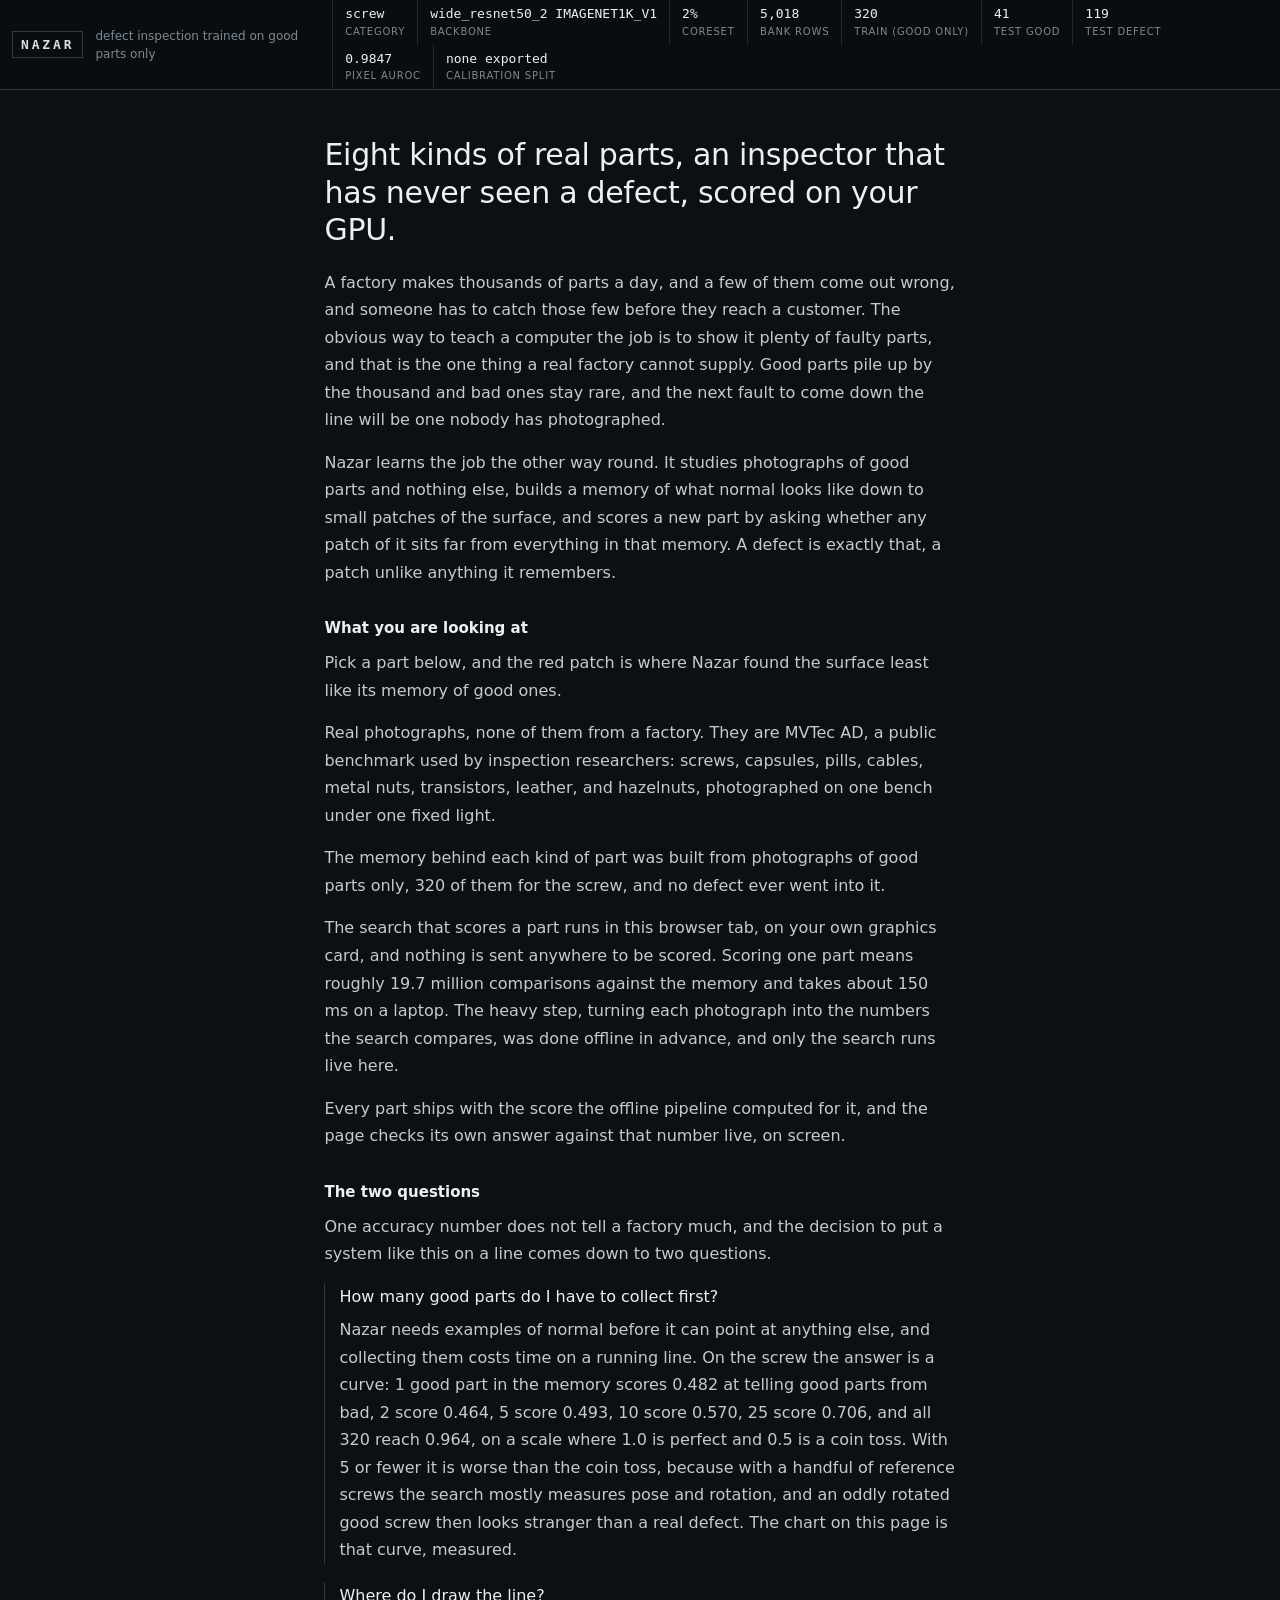
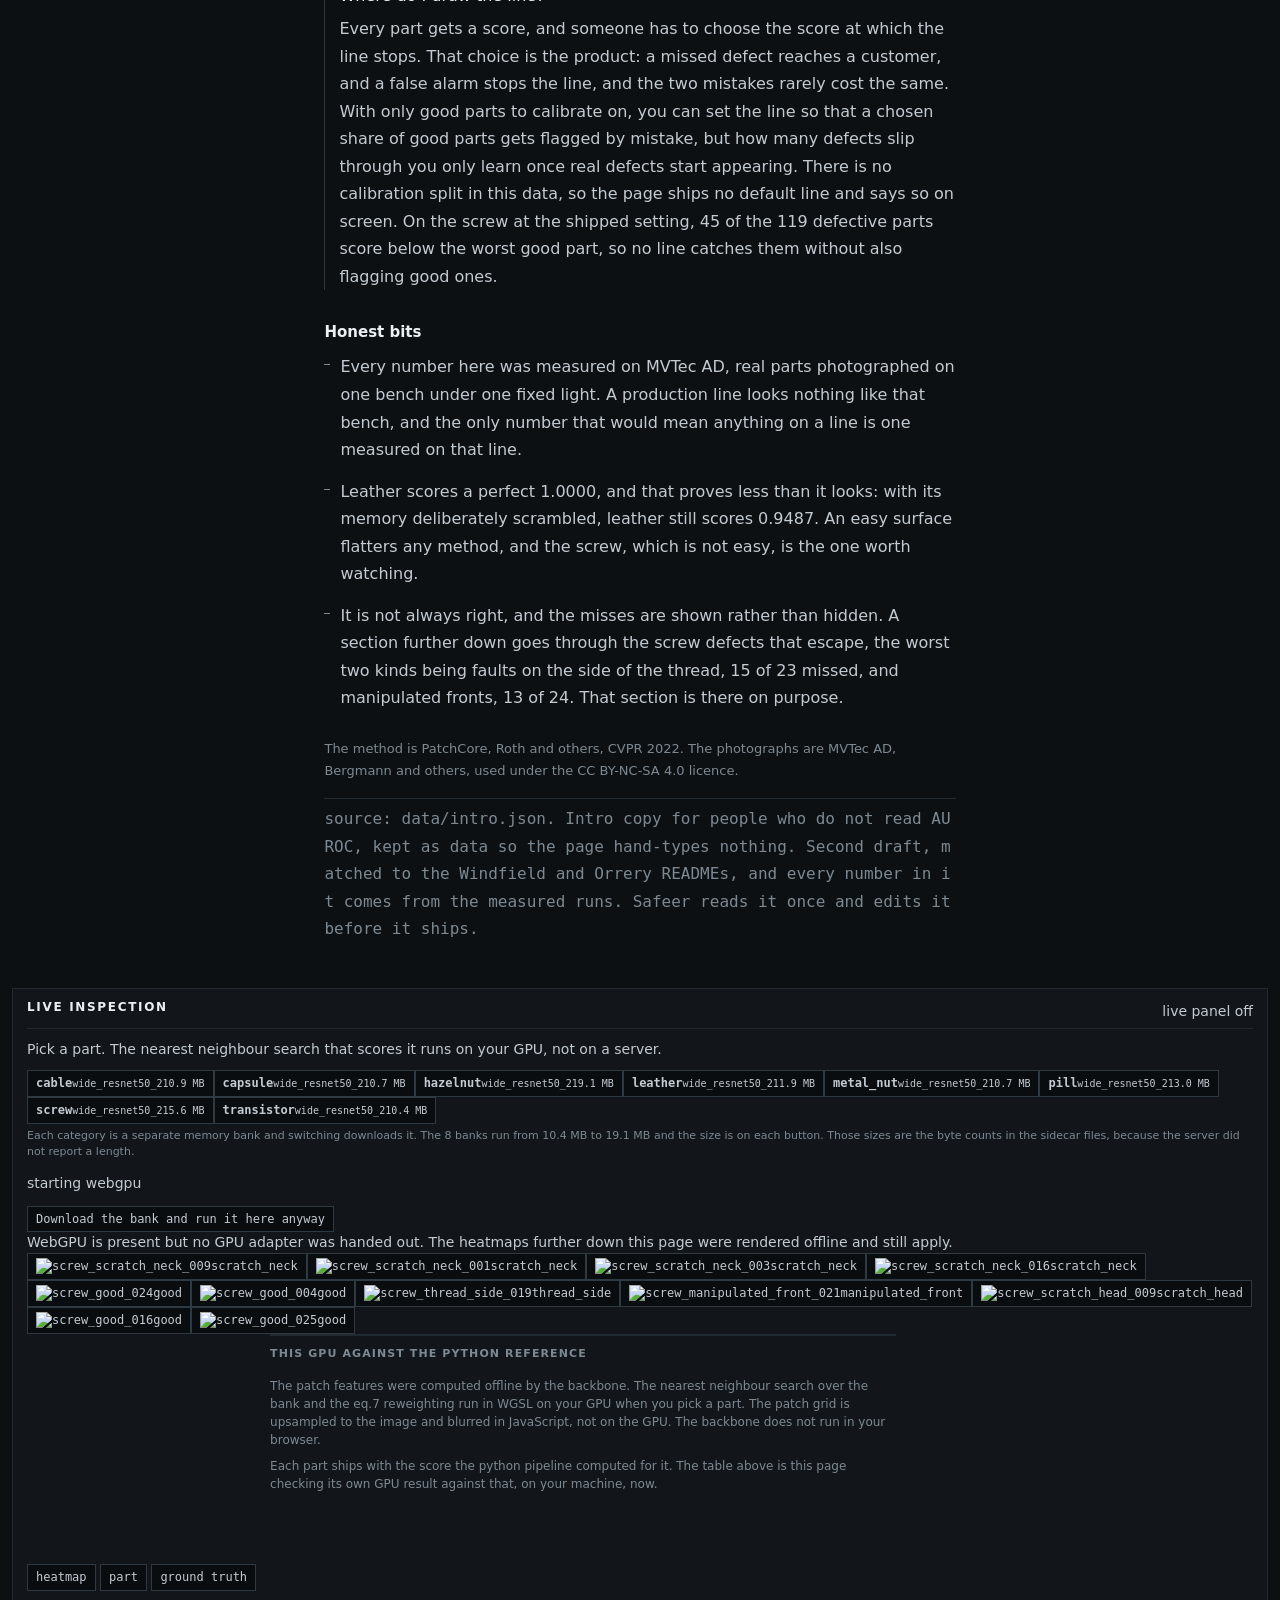
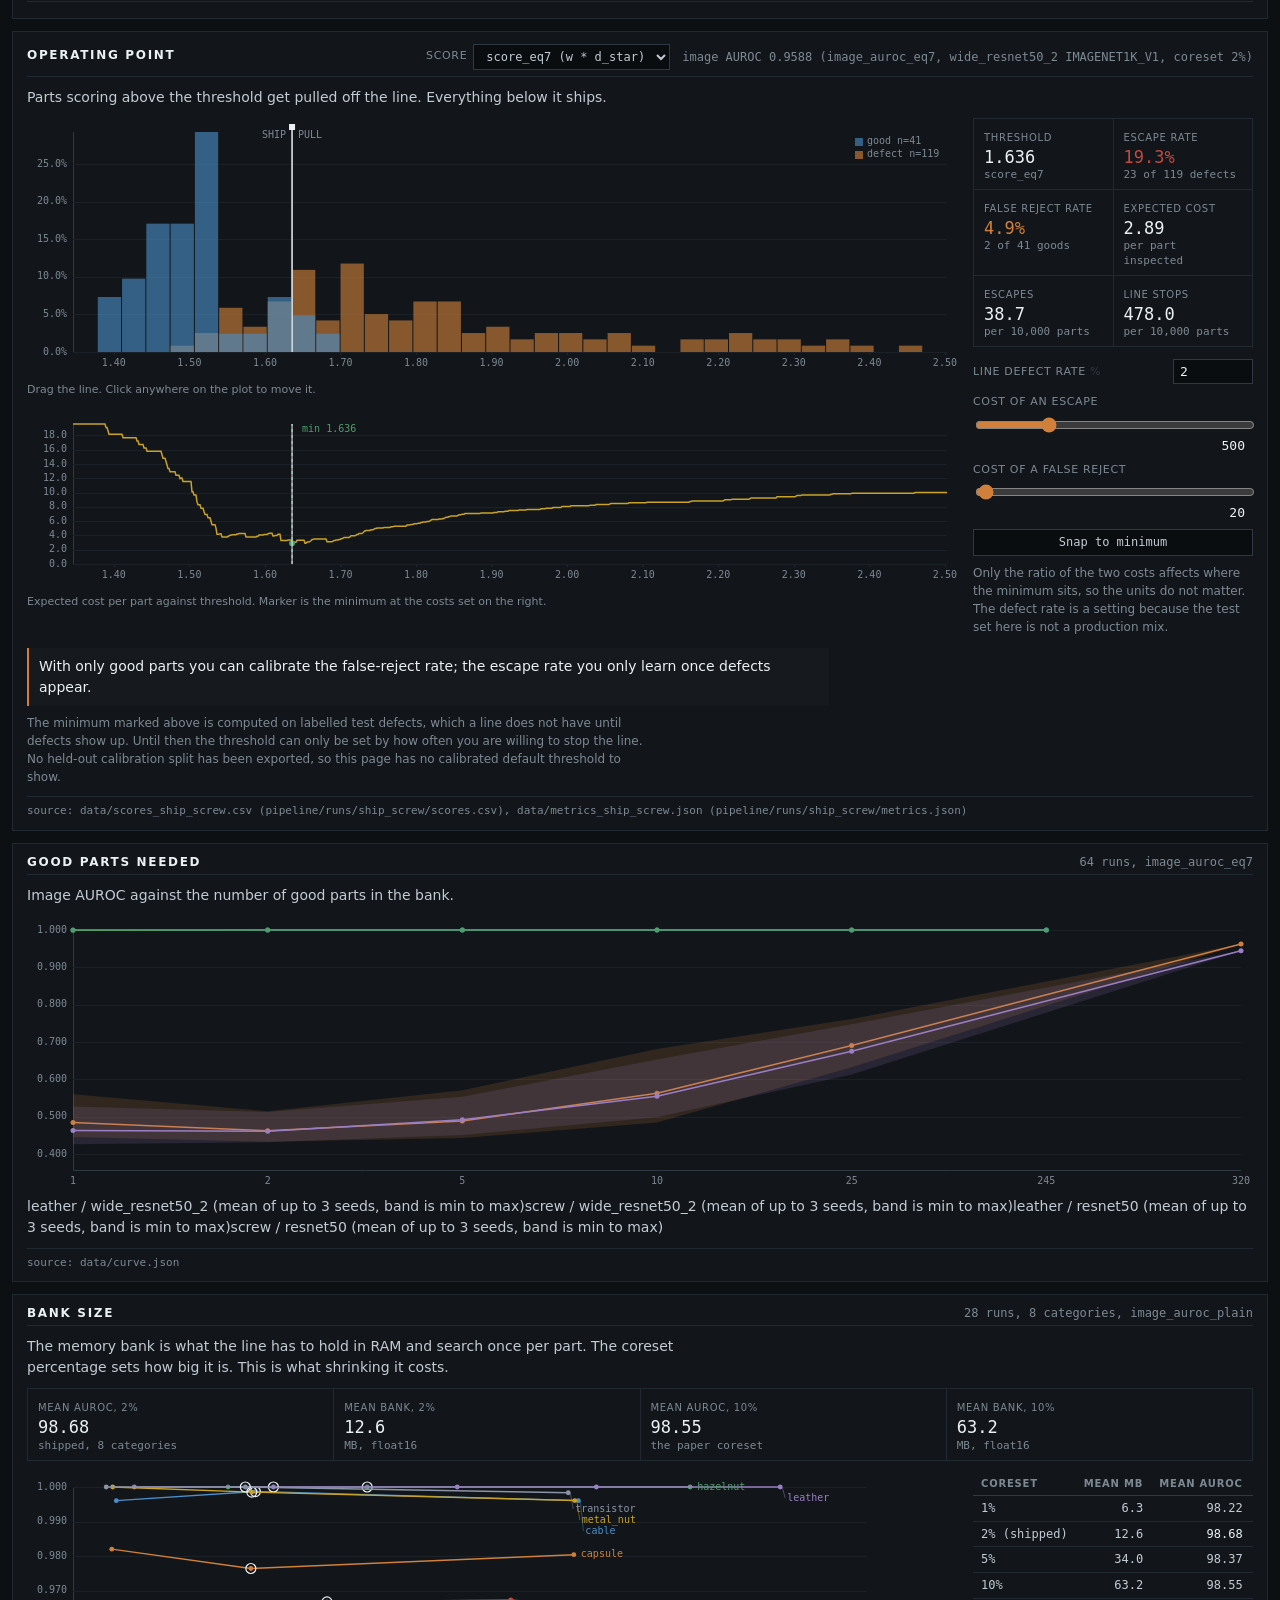
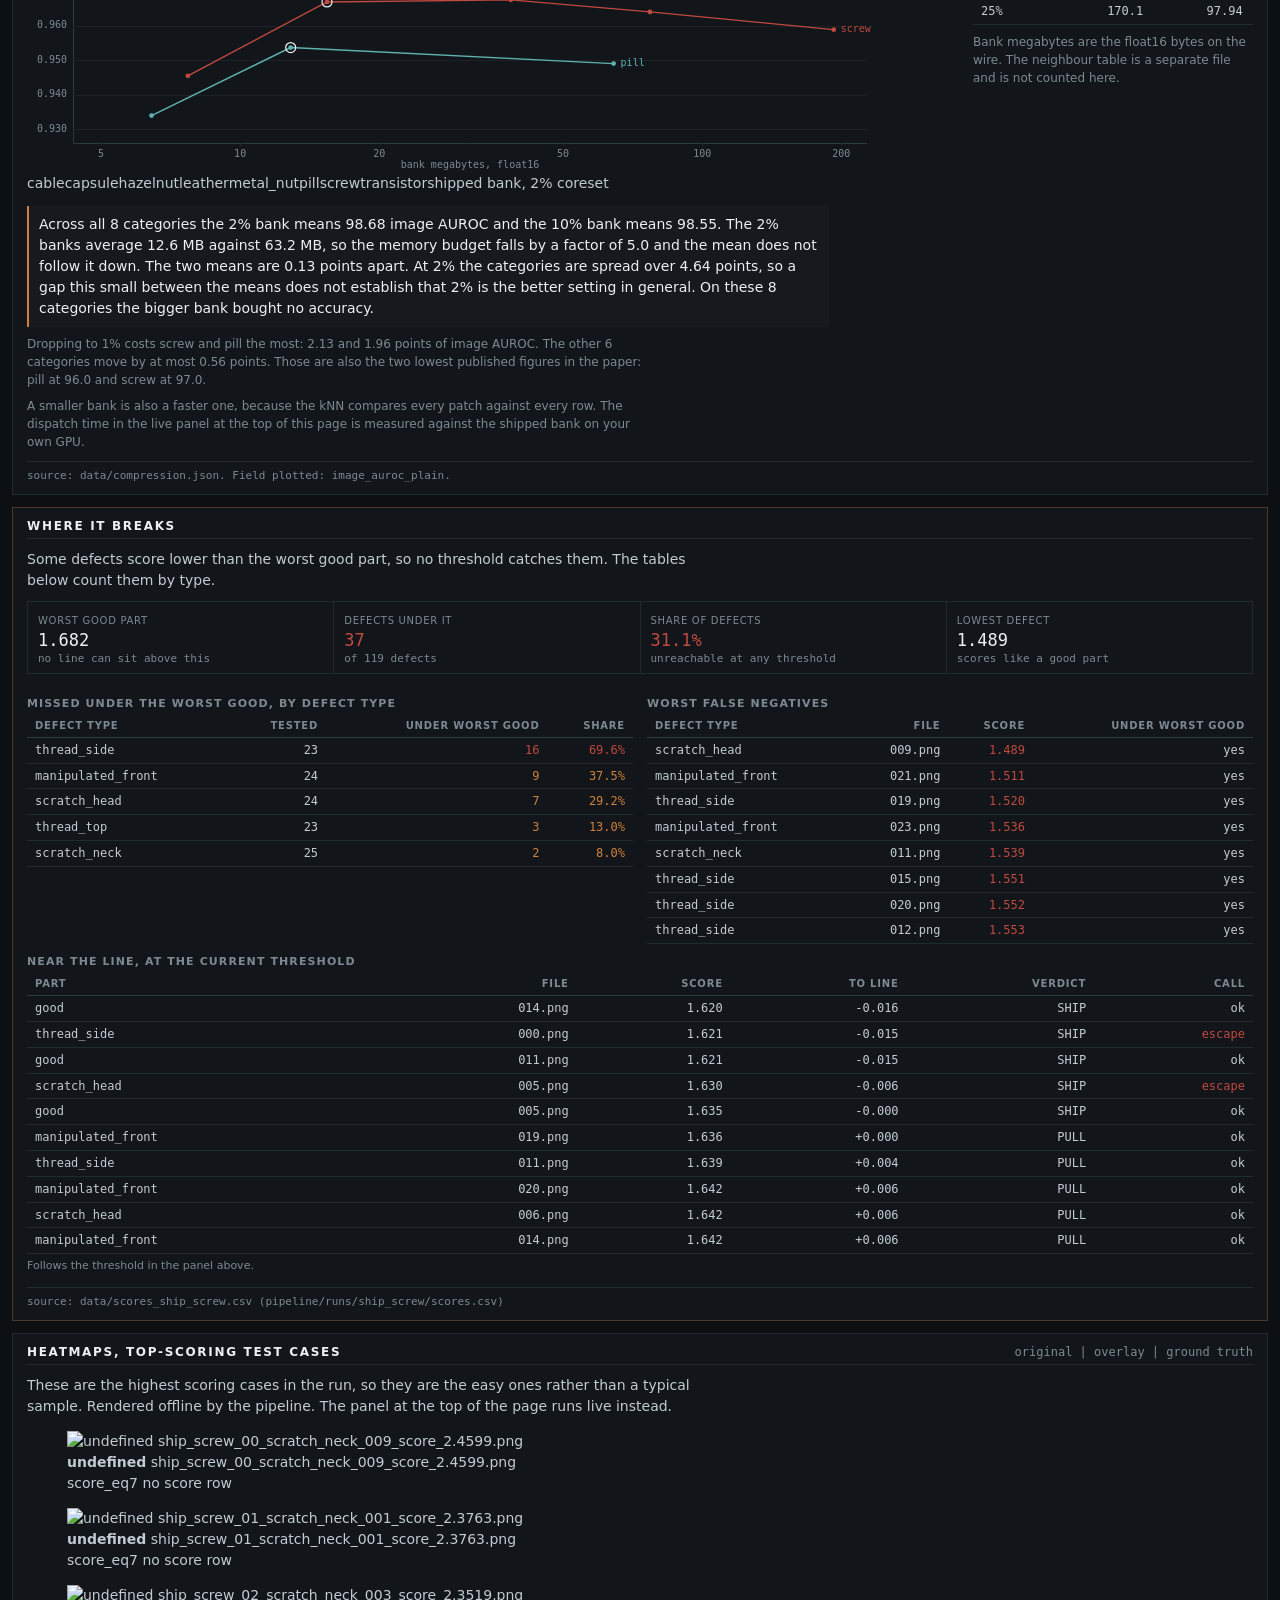
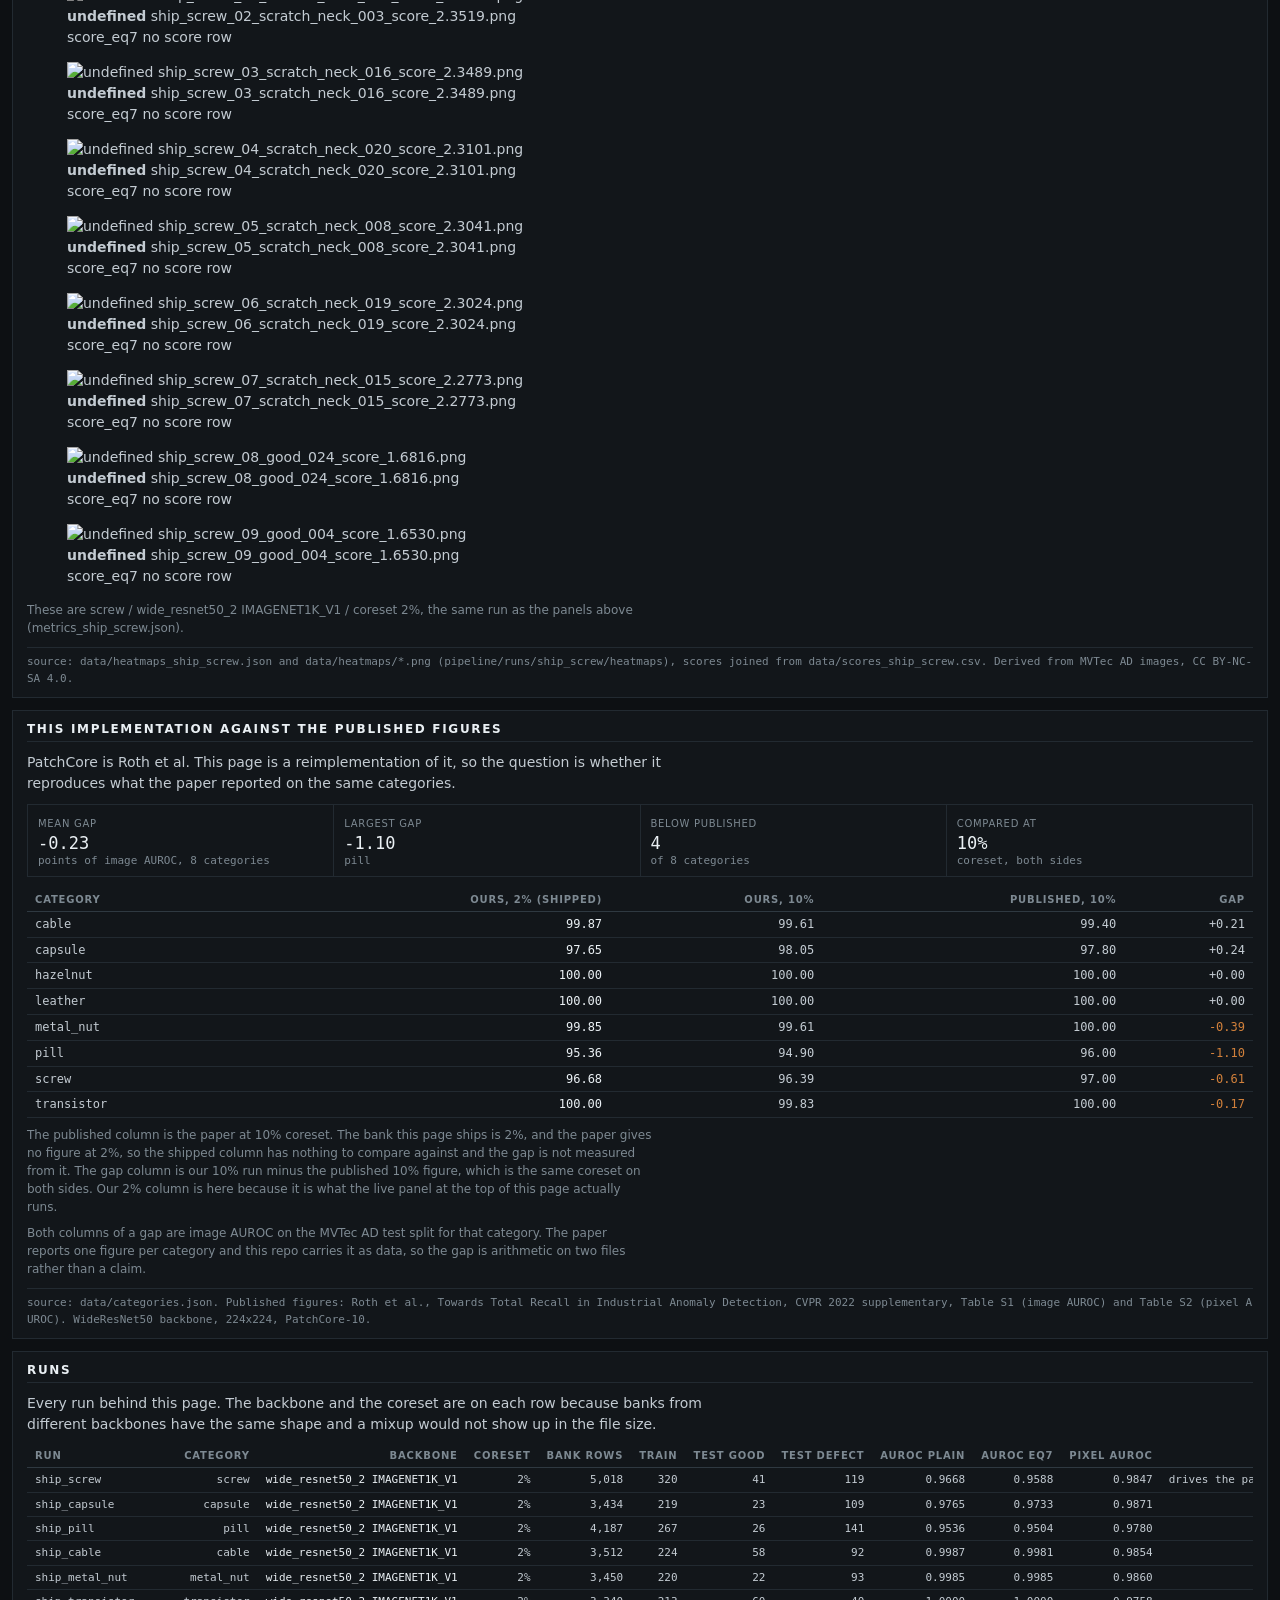
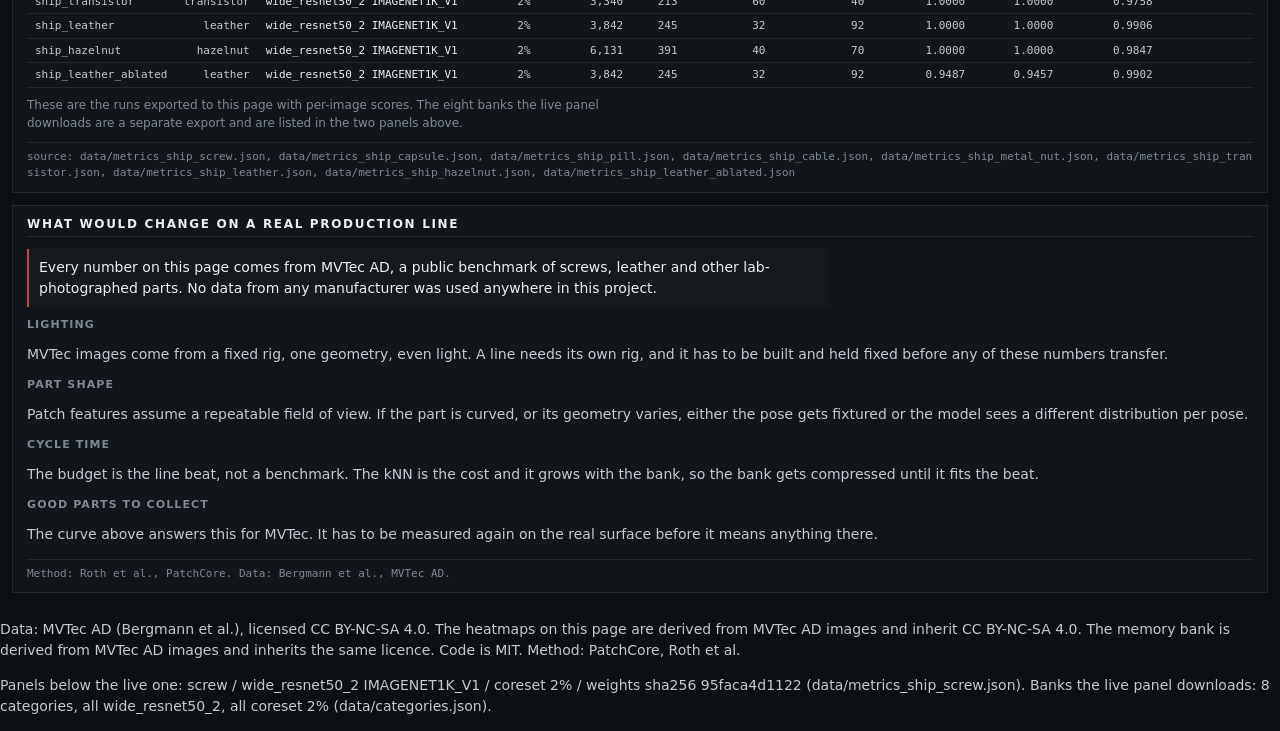
==== web/app/index.html @ 544af23d "nazar" ====
<!doctype html>
<html lang="en">
<head>
<meta charset="utf-8">
<meta name="viewport" content="width=device-width, initial-scale=1">
<title>Nazar - defect inspection trained on good parts only</title>
<link rel="stylesheet" href="style.css">
</head>
<body>

<header class="bar">
  <div class="bar-id">
    <span class="mark">NAZAR</span>
    <span class="sub" data-copy="draft">defect inspection trained on good parts only</span>
  </div>
  <!-- every cell below is filled from metrics.json at load -->
  <div class="bar-stats" id="statusBar"></div>
</header>

<div id="loadError" class="error hidden"></div>

<main>

<!-- 0. the plain language intro, before any number. every string in it is printed exactly as
     data/intro.json has it, headings included: those are the file's own key names. Someone
     who has never met AUROC should get through this block and know what the page is. -->
<section class="intro hidden" id="panel-intro" data-copy="draft"></section>

<!-- 1. live inspection. the hero. the WGSL kernel runs here, on the visitor's GPU.
     every figure in this panel is measured at runtime or read from the set named in
     queries/manifest.json. the category buttons and their sizes are built at load. -->
<section class="panel hero" id="panel-live">
  <div class="panel-head">
    <h2>Live inspection</h2>
    <div class="panel-controls">
      <span class="stat" id="liveAdapter"></span>
      <span class="pill" id="liveVerdict"></span>
    </div>
  </div>

  <p class="lede" data-copy="draft">
    Pick a part. The nearest neighbour search that scores it runs on your GPU, not on a server.
  </p>

  <!-- category switcher. filled from queries/manifest.json, sizes from the HEAD response. -->
  <div class="live-pick">
    <div class="set-btns" id="setBtns"></div>
    <span class="stat" id="setStat"></span>
  </div>
  <p class="hint" id="setCost" data-copy="draft"></p>
  <p class="note warn-note hidden" id="setNote" data-copy="draft"></p>

  <!-- states: loading -> body, or deferred, or fallback. one of these is visible at a time. -->
  <div class="live-load" id="liveLoad">
    <div class="load-row"><span id="loadLabel">starting</span><span id="loadPct"></span></div>
    <div class="load-track"><i id="loadBar"></i></div>
    <p class="hint" id="loadNote"></p>
  </div>

  <!-- narrow screens and data saver land here instead of pulling the bank down -->
  <div class="live-defer hidden" id="liveDefer">
    <p class="note" id="deferNote" data-copy="draft"></p>
    <div class="strip" id="deferStrip"></div>
    <button type="button" id="deferGo" data-copy="draft">Download the bank and run it here anyway</button>
  </div>

  <div class="empty hidden" id="liveFallback"></div>

  <div class="live-body hidden" id="liveBody">
    <div class="live-strip" id="liveStrip"></div>

    <div class="split">
      <div class="live-stage">
        <div class="stage-wrap">
          <canvas id="liveCanvas" width="224" height="224"></canvas>
          <div class="stage-scan hidden" id="stageScan"></div>
          <div class="stage-tag" id="stageTag"></div>
        </div>
        <div class="stage-ctl">
          <div class="seg-btns" id="viewBtns">
            <button type="button" data-view="overlay" class="on">heatmap</button>
            <button type="button" data-view="part">part</button>
            <button type="button" data-view="truth">ground truth</button>
          </div>
          <span class="stat" id="stageScale"></span>
        </div>
      </div>

      <div class="live-side">
        <div class="readouts" id="liveReadouts"></div>
        <h3>This GPU against the python reference</h3>
        <div class="tbl-wrap"><table class="tbl" id="tblParity"></table></div>
        <p class="hint" id="parityTol"></p>
        <p class="note" data-copy="draft">
          The patch features were computed offline by the backbone. The nearest neighbour search over
          the bank and the eq.7 reweighting run in WGSL on your GPU when you pick a part. The patch
          grid is upsampled to the image and blurred in JavaScript, not on the GPU. The backbone does
          not run in your browser.
        </p>
        <p class="note" data-copy="draft">
          Each part ships with the score the python pipeline computed for it. The table above is this
          page checking its own GPU result against that, on your machine, now.
        </p>
        <p class="note warn-note hidden" id="liveScope"></p>
      </div>
    </div>
    <p class="src" id="srcLive"></p>
  </div>
</section>

<!-- 1. threshold explorer -->
<section class="panel" id="panel-threshold">
  <div class="panel-head">
    <h2>Operating point</h2>
    <div class="panel-controls">
      <label class="seg">
        <span>score</span>
        <select id="scoreKey">
          <option value="score_eq7">score_eq7 (w * d_star)</option>
          <option value="d_star">d_star (plain)</option>
        </select>
      </label>
      <span class="stat" id="aurocReadout"></span>
    </div>
  </div>

  <p class="lede" data-copy="draft">
    Parts scoring above the threshold get pulled off the line. Everything below it ships.
  </p>

  <div class="split">
    <div class="col-main">
      <canvas id="histCanvas" class="chart" height="260"></canvas>
      <p class="hint">Drag the line. Click anywhere on the plot to move it.</p>

      <canvas id="costCanvas" class="chart" height="180"></canvas>
      <p class="hint">Expected cost per part against threshold. Marker is the minimum at the costs set on the right.</p>
    </div>

    <div class="col-side">
      <div class="readouts" id="rateReadouts"></div>

      <div class="controls">
        <!-- arbitrary starting positions. the operator sets these, they are not measurements. -->
        <label class="ctl">
          <span>Line defect rate <em>%</em></span>
          <input type="number" id="defectRate" value="2" min="0.01" max="100" step="0.01">
        </label>
        <label class="ctl">
          <span>Cost of an escape</span>
          <input type="range" id="costEscape" value="500" min="1" max="2000" step="1">
          <output id="costEscapeOut"></output>
        </label>
        <label class="ctl">
          <span>Cost of a false reject</span>
          <input type="range" id="costFalse" value="20" min="1" max="2000" step="1">
          <output id="costFalseOut"></output>
        </label>
        <button id="snapMin" type="button">Snap to minimum</button>
      </div>

      <p class="note" data-copy="draft">
        Only the ratio of the two costs affects where the minimum sits, so the units do not matter.
        The defect rate is a setting because the test set here is not a production mix.
      </p>
    </div>
  </div>

  <!-- mandated, verbatim from the brief. do not soften. -->
  <p class="callout">
    With only good parts you can calibrate the false-reject rate; the escape rate you only learn
    once defects appear.
  </p>
  <p class="note" data-copy="draft">
    The minimum marked above is computed on labelled test defects, which a line does not have until
    defects show up. Until then the threshold can only be set by how often you are willing to stop
    the line. No held-out calibration split has been exported, so this page has no calibrated default
    threshold to show.
  </p>

  <p class="src" id="srcThreshold"></p>
</section>

<!-- 2. few-shot curve -->
<section class="panel" id="panel-curve">
  <div class="panel-head">
    <h2>Good parts needed</h2>
    <div class="panel-controls"><span class="stat" id="curveStatus"></span></div>
  </div>
  <p class="lede" data-copy="draft">
    Image AUROC against the number of good parts in the bank.
  </p>
  <canvas id="curveCanvas" class="chart" height="280"></canvas>
  <div id="curveEmpty" class="empty hidden"></div>
  <div id="curveLegend" class="legend"></div>
  <p class="src" id="srcCurve"></p>
</section>

<!-- 3. bank size. the third setting an operator has to pick, after the threshold and the
     number of good parts. every figure comes out of compression.json at load. -->
<section class="panel" id="panel-compression">
  <div class="panel-head">
    <h2>Bank size</h2>
    <div class="panel-controls"><span class="stat" id="compStatus"></span></div>
  </div>

  <p class="lede" data-copy="draft">
    The memory bank is what the line has to hold in RAM and search once per part. The coreset
    percentage sets how big it is. This is what shrinking it costs.
  </p>

  <div class="readouts" id="compSummary"></div>

  <div class="split">
    <div class="col-main">
      <canvas id="compCanvas" class="chart" height="300"></canvas>
      <div id="compEmpty" class="empty hidden"></div>
      <div id="compLegend" class="legend"></div>
    </div>
    <div class="col-side">
      <div class="tbl-wrap"><table class="tbl" id="tblComp"></table></div>
      <p class="note" data-copy="draft">
        Bank megabytes are the float16 bytes on the wire. The neighbour table is a separate
        file and is not counted here.
      </p>
    </div>
  </div>

  <p class="callout" id="compFind" data-copy="draft"></p>
  <p class="note" id="compShots" data-copy="draft"></p>
  <p class="note" data-copy="draft">
    A smaller bank is also a faster one, because the kNN compares every patch against every
    row. The dispatch time in the live panel at the top of this page is measured against the
    shipped bank on your own GPU.
  </p>
  <p class="src" id="srcCompression"></p>
</section>

<!-- 3. where it breaks. mandatory. do not soften. -->
<section class="panel warn" id="panel-breaks">
  <div class="panel-head"><h2>Where it breaks</h2></div>
  <p class="lede" data-copy="draft">
    Some defects score lower than the worst good part, so no threshold catches them. The tables below
    count them by type.
  </p>

  <div class="readouts" id="breakSummary"></div>

  <div class="split">
    <div class="col-half">
      <h3>Missed under the worst good, by defect type</h3>
      <div class="tbl-wrap"><table class="tbl" id="tblByType"></table></div>
    </div>
    <div class="col-half">
      <h3>Worst false negatives</h3>
      <div class="tbl-wrap"><table class="tbl" id="tblWorstFN"></table></div>
    </div>
  </div>

  <h3>Near the line, at the current threshold</h3>
  <div class="tbl-wrap"><table class="tbl" id="tblNear"></table></div>
  <p class="hint">Follows the threshold in the panel above.</p>

  <p class="src" id="srcBreaks"></p>
</section>

<!-- top scoring cases. these are the wins, labelled as such so the panel above stays the failure story. -->
<section class="panel" id="panel-maps">
  <div class="panel-head">
    <h2>Heatmaps, top-scoring test cases</h2>
    <div class="panel-controls"><span class="stat" data-copy="draft">original | overlay | ground truth</span></div>
  </div>
  <p class="lede" data-copy="draft">
    These are the highest scoring cases in the run, so they are the easy ones rather than a typical
    sample. Rendered offline by the pipeline. The panel at the top of the page runs live instead.
  </p>
  <div class="strip" id="mapStrip"></div>
  <p class="note warn-note" id="mapsScope" data-copy="draft"></p>
  <p class="src" id="srcMaps"></p>
</section>

<!-- this implementation against the paper it reimplements. read from categories.json, which
     is the first file in this repo to carry published figures as data. -->
<section class="panel" id="panel-published">
  <div class="panel-head">
    <h2>This implementation against the published figures</h2>
  </div>

  <p class="lede" data-copy="draft">
    PatchCore is Roth et al. This page is a reimplementation of it, so the question is whether it
    reproduces what the paper reported on the same categories.
  </p>

  <div class="readouts" id="pubSummary"></div>
  <div class="tbl-wrap"><table class="tbl" id="tblPublished"></table></div>
  <div id="pubEmpty" class="empty hidden"></div>

  <p class="note" id="pubNote" data-copy="draft"></p>
  <p class="note" data-copy="draft">
    Both columns of a gap are image AUROC on the MVTec AD test split for that category. The paper
    reports one figure per category and this repo carries it as data, so the gap is arithmetic on
    two files rather than a claim.
  </p>
  <p class="src" id="srcPublished"></p>
</section>

<!-- provenance table -->
<section class="panel" id="panel-runs">
  <div class="panel-head"><h2>Runs</h2></div>
  <p class="lede" data-copy="draft">
    Every run behind this page. The backbone and the coreset are on each row because banks from
    different backbones have the same shape and a mixup would not show up in the file size.
  </p>
  <div class="tbl-wrap"><table class="tbl wide" id="tblRuns"></table></div>
  <p class="note" data-copy="draft">
    These are the runs exported to this page with per-image scores. The eight banks the live panel
    downloads are a separate export and are listed in the two panels above.
  </p>
  <p class="src" id="srcRuns"></p>
</section>

<!-- 4. what a real line would need. the provenance callout is mandatory and must survive being read alone. -->
<section class="panel" id="panel-translate">
  <div class="panel-head"><h2>What would change on a real production line</h2></div>

  <p class="callout strong">
    Every number on this page comes from MVTec AD, a public benchmark of screws, leather and other
    lab-photographed parts. No data from any manufacturer was used anywhere in this project.
  </p>

  <div class="grid4" data-copy="draft">
    <div class="card">
      <h3>Lighting</h3>
      <p>MVTec images come from a fixed rig, one geometry, even light. A line needs its own rig, and
        it has to be built and held fixed before any of these numbers transfer.</p>
    </div>
    <div class="card">
      <h3>Part shape</h3>
      <p>Patch features assume a repeatable field of view. If the part is curved, or its geometry
        varies, either the pose gets fixtured or the model sees a different distribution per pose.</p>
    </div>
    <div class="card">
      <h3>Cycle time</h3>
      <p>The budget is the line beat, not a benchmark. The kNN is the cost and it grows with the
        bank, so the bank gets compressed until it fits the beat.</p>
    </div>
    <div class="card">
      <h3>Good parts to collect</h3>
      <p>The curve above answers this for MVTec. It has to be measured again on the real surface
        before it means anything there.</p>
    </div>
  </div>
  <p class="src">Method: Roth et al., PatchCore. Data: Bergmann et al., MVTec AD.</p>
</section>

</main>

<footer class="foot">
  <p>
    Data: MVTec AD (Bergmann et al.), licensed CC BY-NC-SA 4.0. The heatmaps on this page are derived
    from MVTec AD images and inherit CC BY-NC-SA 4.0. The memory bank is derived from MVTec AD images
    and inherits the same licence. Code is MIT. Method: PatchCore, Roth et al.
  </p>
  <p id="footSidecar"></p>
</footer>

<script src="app.js"></script>
<script src="live.js"></script>
</body>
</html>
---- web/app/style.css ----
:root {
  --bg: #0d1013;
  --panel: #12161a;
  --line: #222a31;
  --line2: #2f3941;
  --ink: #c3cbd2;
  --ink-dim: #7d8992;
  --ink-hi: #eaf0f4;
  --good: #4a8fc7;
  --defect: #d1803b;
  --alarm: #c1493f;
  --ok: #4f9d69;
  --mark: #d8dee3;
  --mono: ui-monospace, "Cascadia Mono", Consolas, "DejaVu Sans Mono", monospace;
  --sans: "Segoe UI", Roboto, system-ui, sans-serif;
}

* { box-sizing: border-box; }

body {
  margin: 0;
  background: var(--bg);
  color: var(--ink);
  font: 14px/1.5 var(--sans);
}

/* status bar */
.bar {
  position: sticky;
  top: 0;
  z-index: 5;
  display: flex;
  align-items: stretch;
  justify-content: space-between;
  gap: 16px;
  background: #0a0d10;
  border-bottom: 1px solid var(--line2);
  padding: 0 12px;
}
.bar-id { display: flex; align-items: center; gap: 12px; padding: 8px 0; }
.mark {
  font: 600 13px/1 var(--mono);
  letter-spacing: 0.22em;
  color: var(--mark);
  border: 1px solid var(--line2);
  padding: 6px 8px;
}
.sub { color: var(--ink-dim); font-size: 12px; }

.bar-stats { display: flex; flex-wrap: wrap; }
.bar-cell {
  display: flex;
  flex-direction: column;
  justify-content: center;
  gap: 2px;
  padding: 6px 12px;
  border-left: 1px solid var(--line);
  min-width: 78px;
}
.bar-cell b { font: 400 13px/1.2 var(--mono); color: var(--ink-hi); }
.bar-cell span { font-size: 10px; letter-spacing: 0.08em; text-transform: uppercase; color: var(--ink-dim); }

main { padding: 12px; display: flex; flex-direction: column; gap: 12px; max-width: 1400px; }

/* plain language intro.
   Every other block on this page is an instrument and is dense on purpose. This one is read
   start to finish by someone who has not decided yet whether to care, so it gets no panel
   chrome, a bigger body size than the panels below, a measure that stops around 66
   characters, and room between the parts. */
.intro {
  padding: 34px 14px 18px;
  max-width: 74ch;
  /* the measure has to be centred. left aligned in a 1400px shell it leaves two
     thirds of the screen empty and the reader thinks the page is broken. */
  margin: 0 auto;
}
.intro h1 {
  margin: 0 0 20px;
  font: 400 30px/1.25 var(--sans);
  letter-spacing: -0.01em;
  color: var(--ink-hi);
  /* 22ch broke the headline across three lines. let it use the measure. */
  max-width: 40ch;
}
.intro h2 {
  margin: 32px 0 10px;
  font: 600 15px/1.4 var(--sans);
  color: var(--ink-hi);
}
.intro p { margin: 0 0 15px; font-size: 16px; line-height: 1.72; }
.intro .qa { border-left: 1px solid var(--line2); padding-left: 14px; margin: 0 0 18px; }
.intro .qa .q { margin-bottom: 6px; color: var(--ink-hi); }
.intro .qa .a { margin-bottom: 0; }
.intro .bits { margin: 0; padding: 0; list-style: none; }
.intro .bits li {
  position: relative;
  margin-bottom: 14px;
  padding-left: 16px;
  font-size: 16px;
  line-height: 1.72;
}
.intro .bits li::before {
  content: '';
  position: absolute;
  left: 0;
  top: 11px;
  width: 6px;
  height: 1px;
  background: var(--ink-dim);
}
.intro .credit { margin-top: 26px; font-size: 13px; color: var(--ink-dim); }
.intro .src { margin-top: 16px; }

/* panels */
.panel {
  background: var(--panel);
  border: 1px solid var(--line);
  padding: 12px 14px 10px;
}
.panel.warn { border-color: #4a3a2c; }
.panel-head {
  display: flex;
  align-items: baseline;
  justify-content: space-between;
  gap: 12px;
  border-bottom: 1px solid var(--line);
  padding-bottom: 6px;
  margin-bottom: 10px;
}
.panel-head h2 {
  margin: 0;
  font: 600 12px/1 var(--sans);
  letter-spacing: 0.14em;
  text-transform: uppercase;
  color: var(--ink-hi);
}
.panel-controls { display: flex; align-items: center; gap: 12px; }
.stat { font: 12px/1 var(--mono); color: var(--ink-dim); }

h3 {
  margin: 12px 0 6px;
  font: 600 11px/1 var(--sans);
  letter-spacing: 0.1em;
  text-transform: uppercase;
  color: var(--ink-dim);
}

.lede { margin: 0 0 10px; color: var(--ink); max-width: 78ch; }
.hint { margin: 4px 0 12px; font-size: 11px; color: var(--ink-dim); }
.note { margin: 8px 0 0; font-size: 12px; color: var(--ink-dim); max-width: 82ch; }

.callout {
  margin: 12px 0 0;
  padding: 8px 10px;
  border-left: 2px solid var(--defect);
  background: #16191d;
  color: var(--ink-hi);
  max-width: 90ch;
}
.callout.strong { border-left-color: var(--alarm); }

.src {
  margin: 10px 0 0;
  padding-top: 6px;
  border-top: 1px solid var(--line);
  font: 11px/1.5 var(--mono);
  color: var(--ink-dim);
  word-break: break-all;
}

/* layout */
.split { display: flex; gap: 14px; flex-wrap: wrap; }
.col-main { flex: 1 1 520px; min-width: 0; }
.col-side { flex: 0 1 280px; min-width: 240px; }
.col-half { flex: 1 1 340px; min-width: 0; }

/* explicit heights: a canvas with only a css width would scale by intrinsic ratio */
.chart { width: 100%; display: block; touch-action: none; }
#histCanvas { height: 260px; cursor: ew-resize; }
#costCanvas { height: 180px; }
#curveCanvas { height: 280px; }
#compCanvas { height: 300px; }

/* readouts */
.readouts { display: flex; flex-wrap: wrap; gap: 1px; background: var(--line); border: 1px solid var(--line); margin-bottom: 12px; }
.ro { background: var(--panel); padding: 7px 10px; flex: 1 1 120px; }
.ro b { display: block; font: 400 17px/1.25 var(--mono); color: var(--ink-hi); }
.ro span { font-size: 10px; letter-spacing: 0.07em; text-transform: uppercase; color: var(--ink-dim); }
.ro small { display: block; font: 11px/1.3 var(--mono); color: var(--ink-dim); }
.ro.alarm b { color: var(--alarm); }
.ro.hot b { color: var(--defect); }

/* controls */
.controls { display: flex; flex-direction: column; gap: 10px; }
.ctl { display: grid; grid-template-columns: 1fr auto; align-items: center; gap: 4px 8px; }
.ctl > span { font-size: 11px; letter-spacing: 0.06em; text-transform: uppercase; color: var(--ink-dim); }
.ctl > span em { font-style: normal; color: var(--line2); }
.ctl output { font: 13px/1 var(--mono); color: var(--ink-hi); text-align: right; }
.ctl input[type=range] { grid-column: 1 / -1; width: 100%; accent-color: var(--defect); }
.ctl input[type=number] {
  width: 80px; background: #0a0d10; color: var(--ink-hi);
  border: 1px solid var(--line2); padding: 4px 6px; font: 13px/1 var(--mono);
}
.seg { display: flex; align-items: center; gap: 6px; font-size: 11px; text-transform: uppercase; letter-spacing: 0.06em; color: var(--ink-dim); }
select, button {
  background: #0a0d10; color: var(--ink); border: 1px solid var(--line2);
  padding: 4px 8px; font: 12px/1.4 var(--mono);
}
button { cursor: pointer; }
button:hover { border-color: var(--ink-dim); color: var(--ink-hi); }

/* tables */
/* the cells are nowrap, so a table narrower than its content has to scroll somewhere. it
   scrolls here rather than taking the whole page sideways with it. */
.tbl-wrap { overflow-x: auto; overflow-y: hidden; }
.tbl { width: 100%; border-collapse: collapse; font: 12px/1.4 var(--mono); }
.tbl th, .tbl td { text-align: right; padding: 4px 8px; border-bottom: 1px solid var(--line); white-space: nowrap; }
.tbl th {
  font: 600 10px/1.4 var(--sans); letter-spacing: 0.08em; text-transform: uppercase;
  color: var(--ink-dim); border-bottom-color: var(--line2);
}
.tbl th:first-child, .tbl td:first-child { text-align: left; }
.tbl.wide { font-size: 11px; }
#panel-runs { overflow-x: auto; }
.tbl tbody tr:hover { background: #171c21; }
.tbl td.hi { color: var(--ink-hi); }
.tbl td.alarm { color: var(--alarm); }
.tbl td.warn { color: var(--defect);
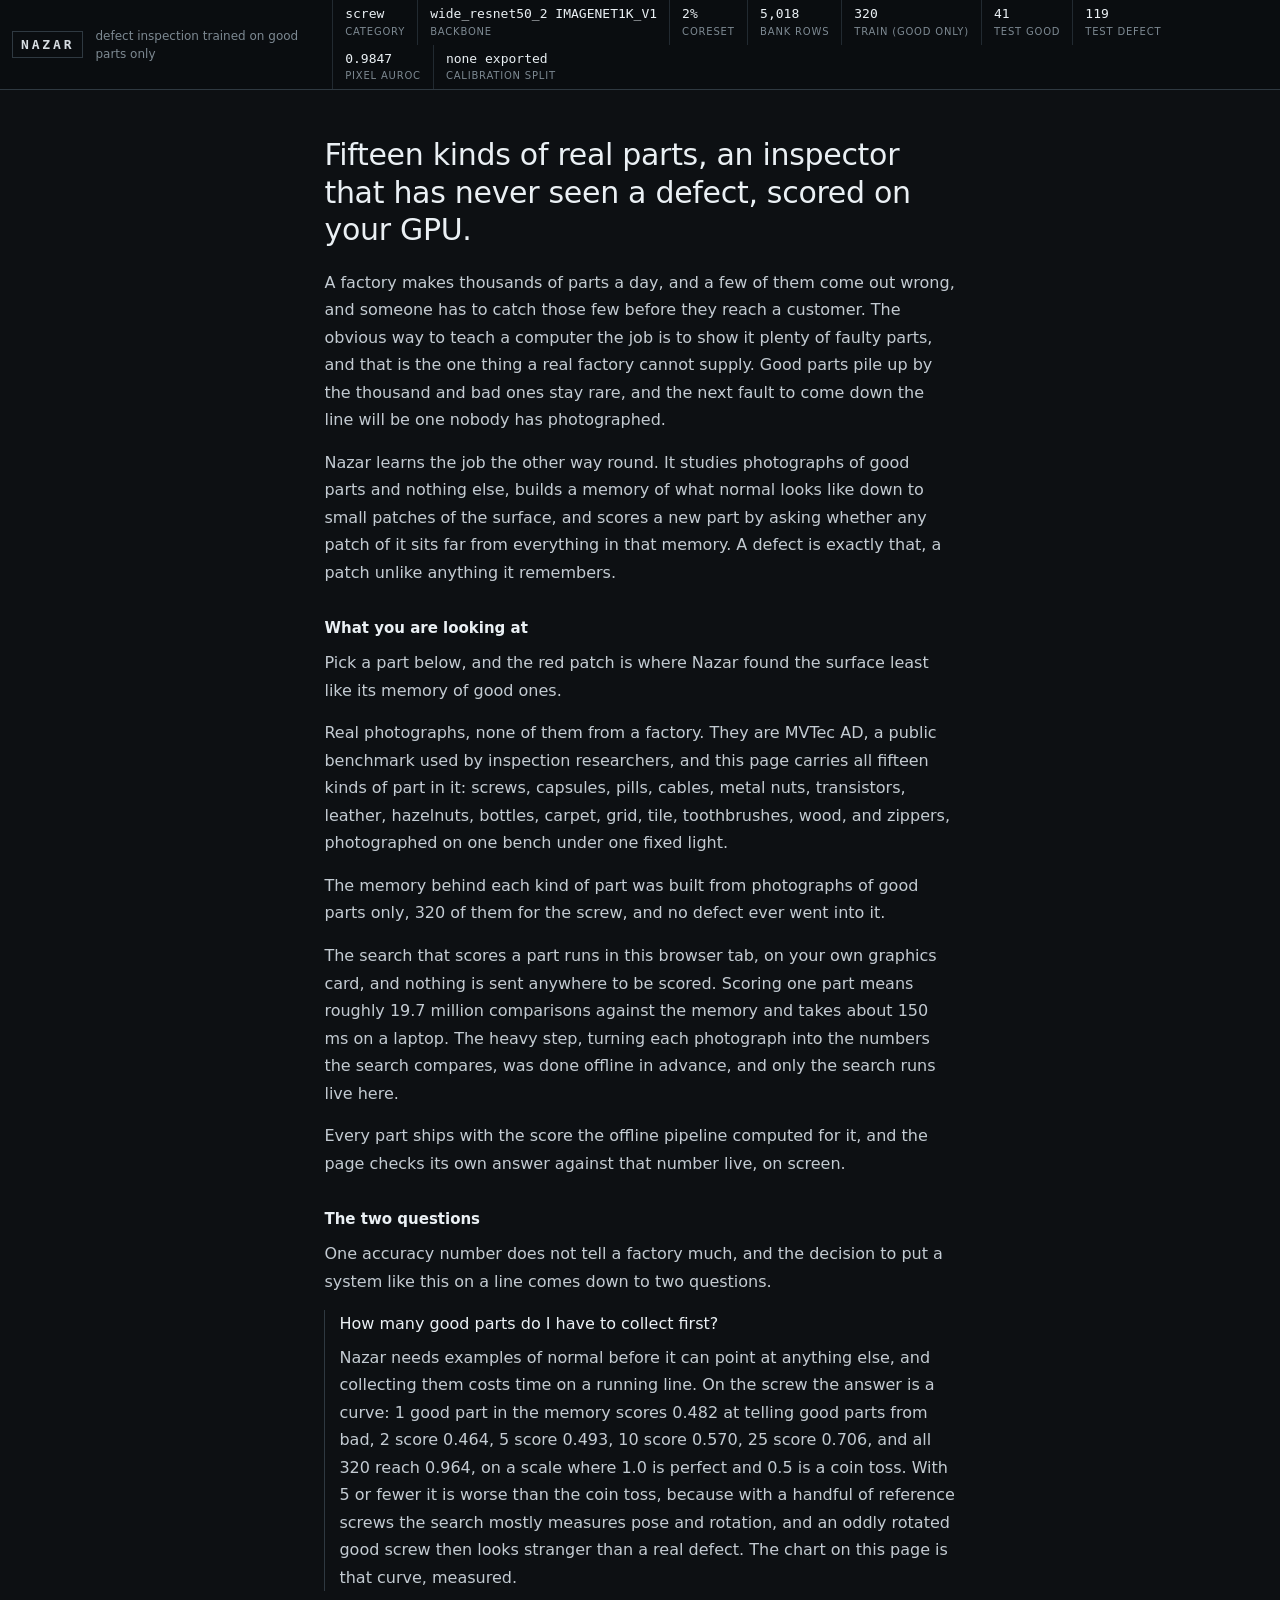
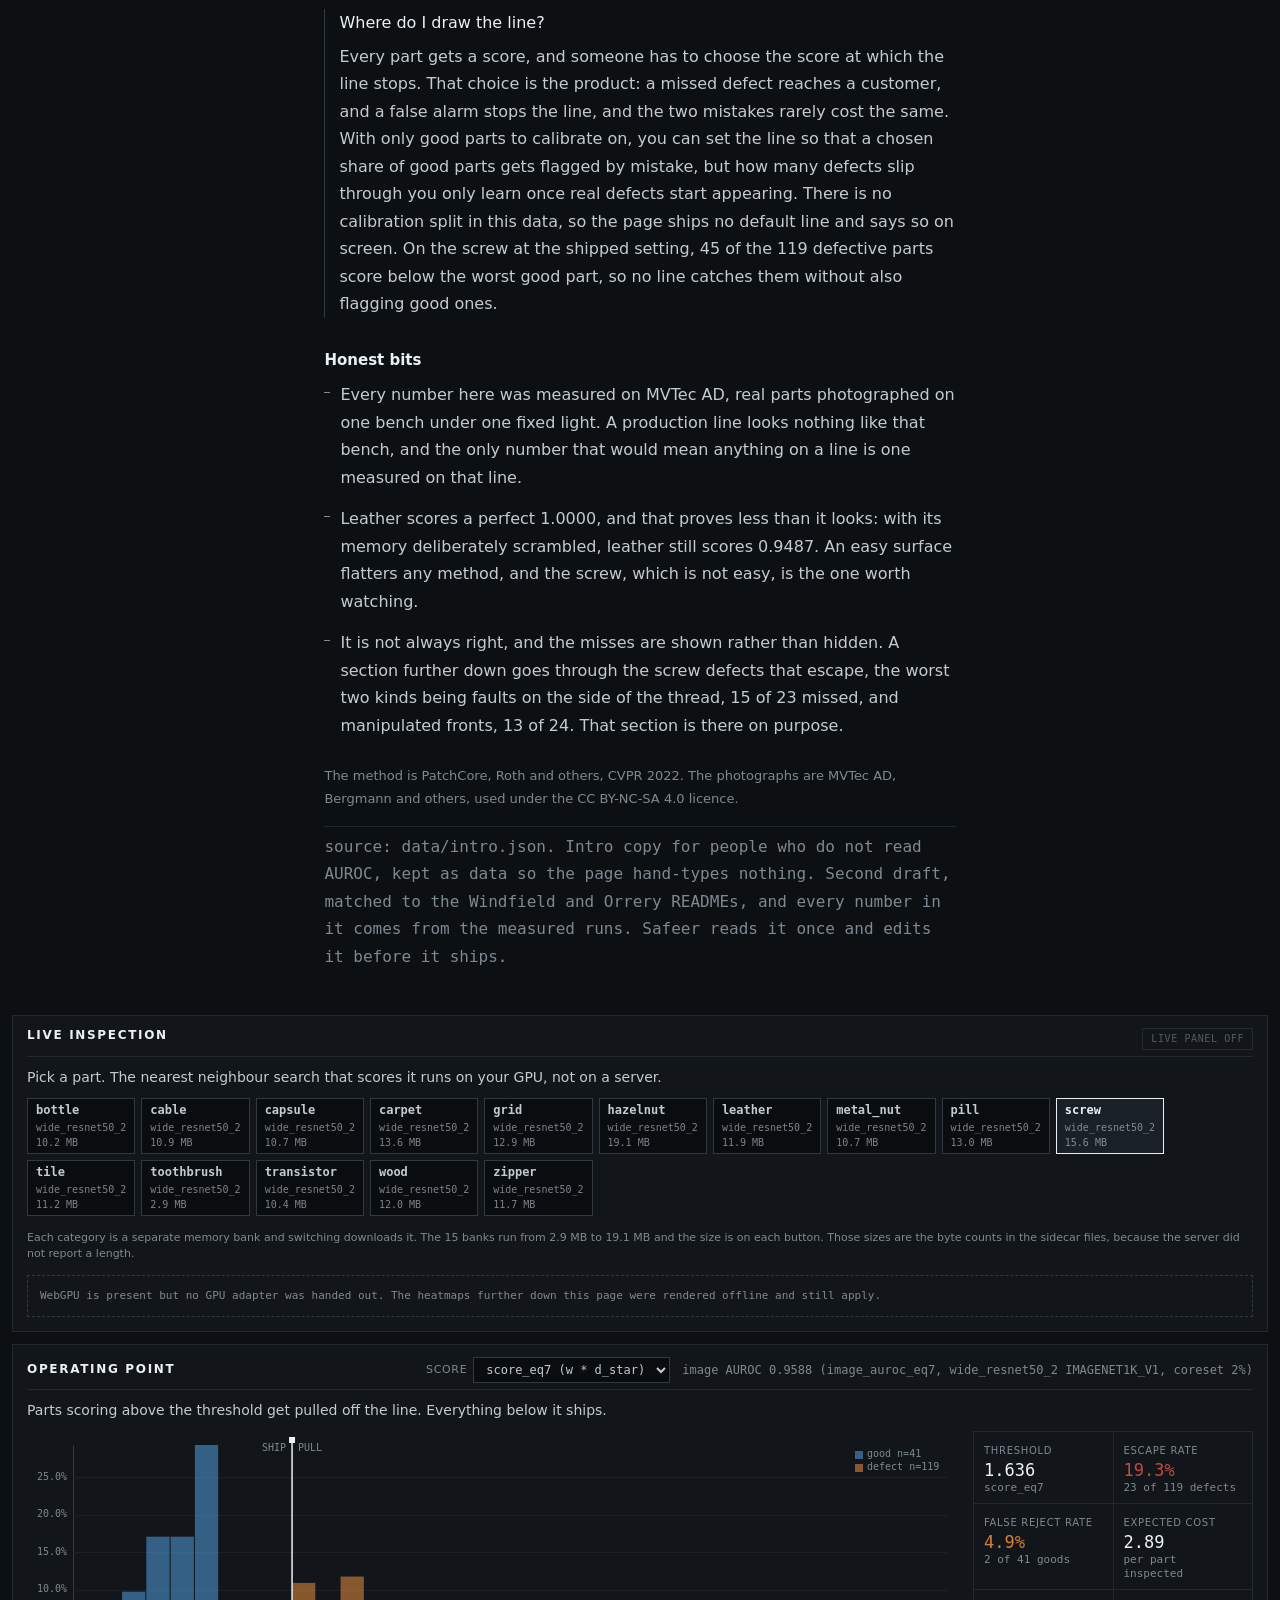
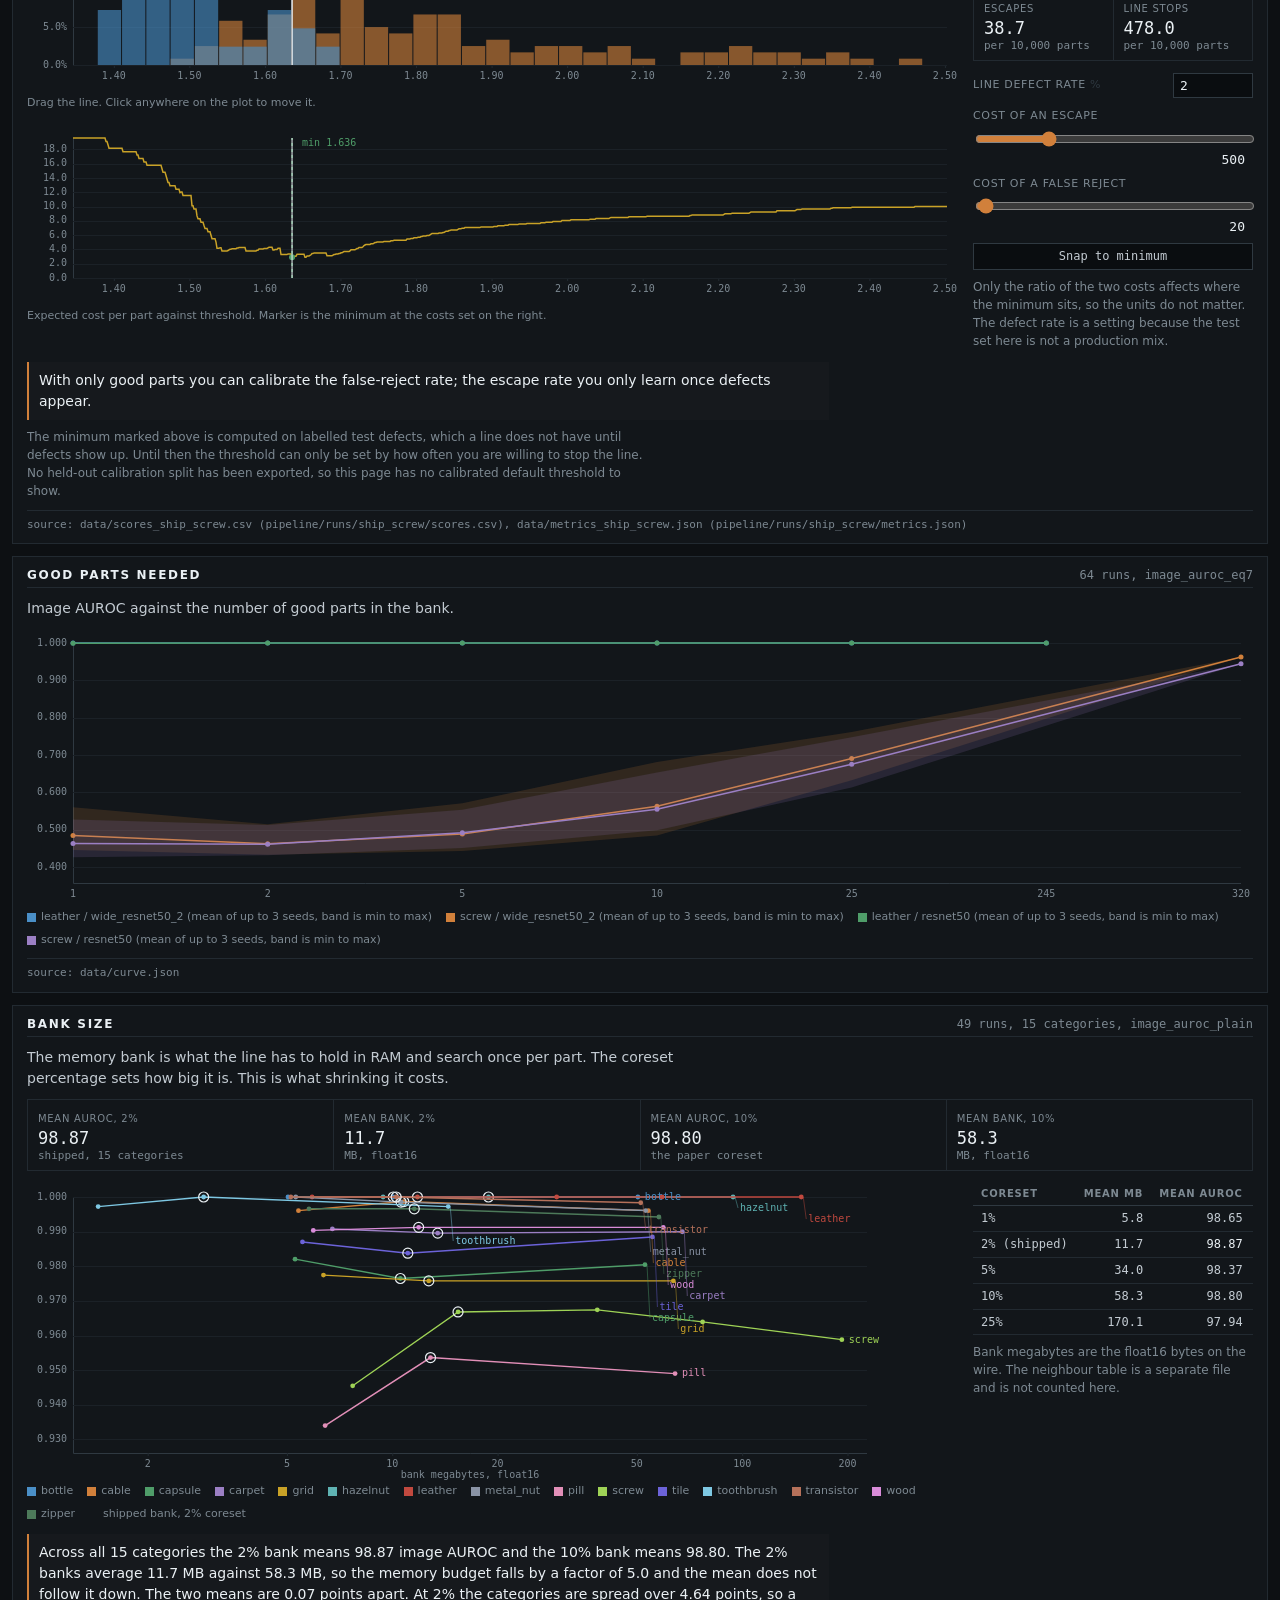
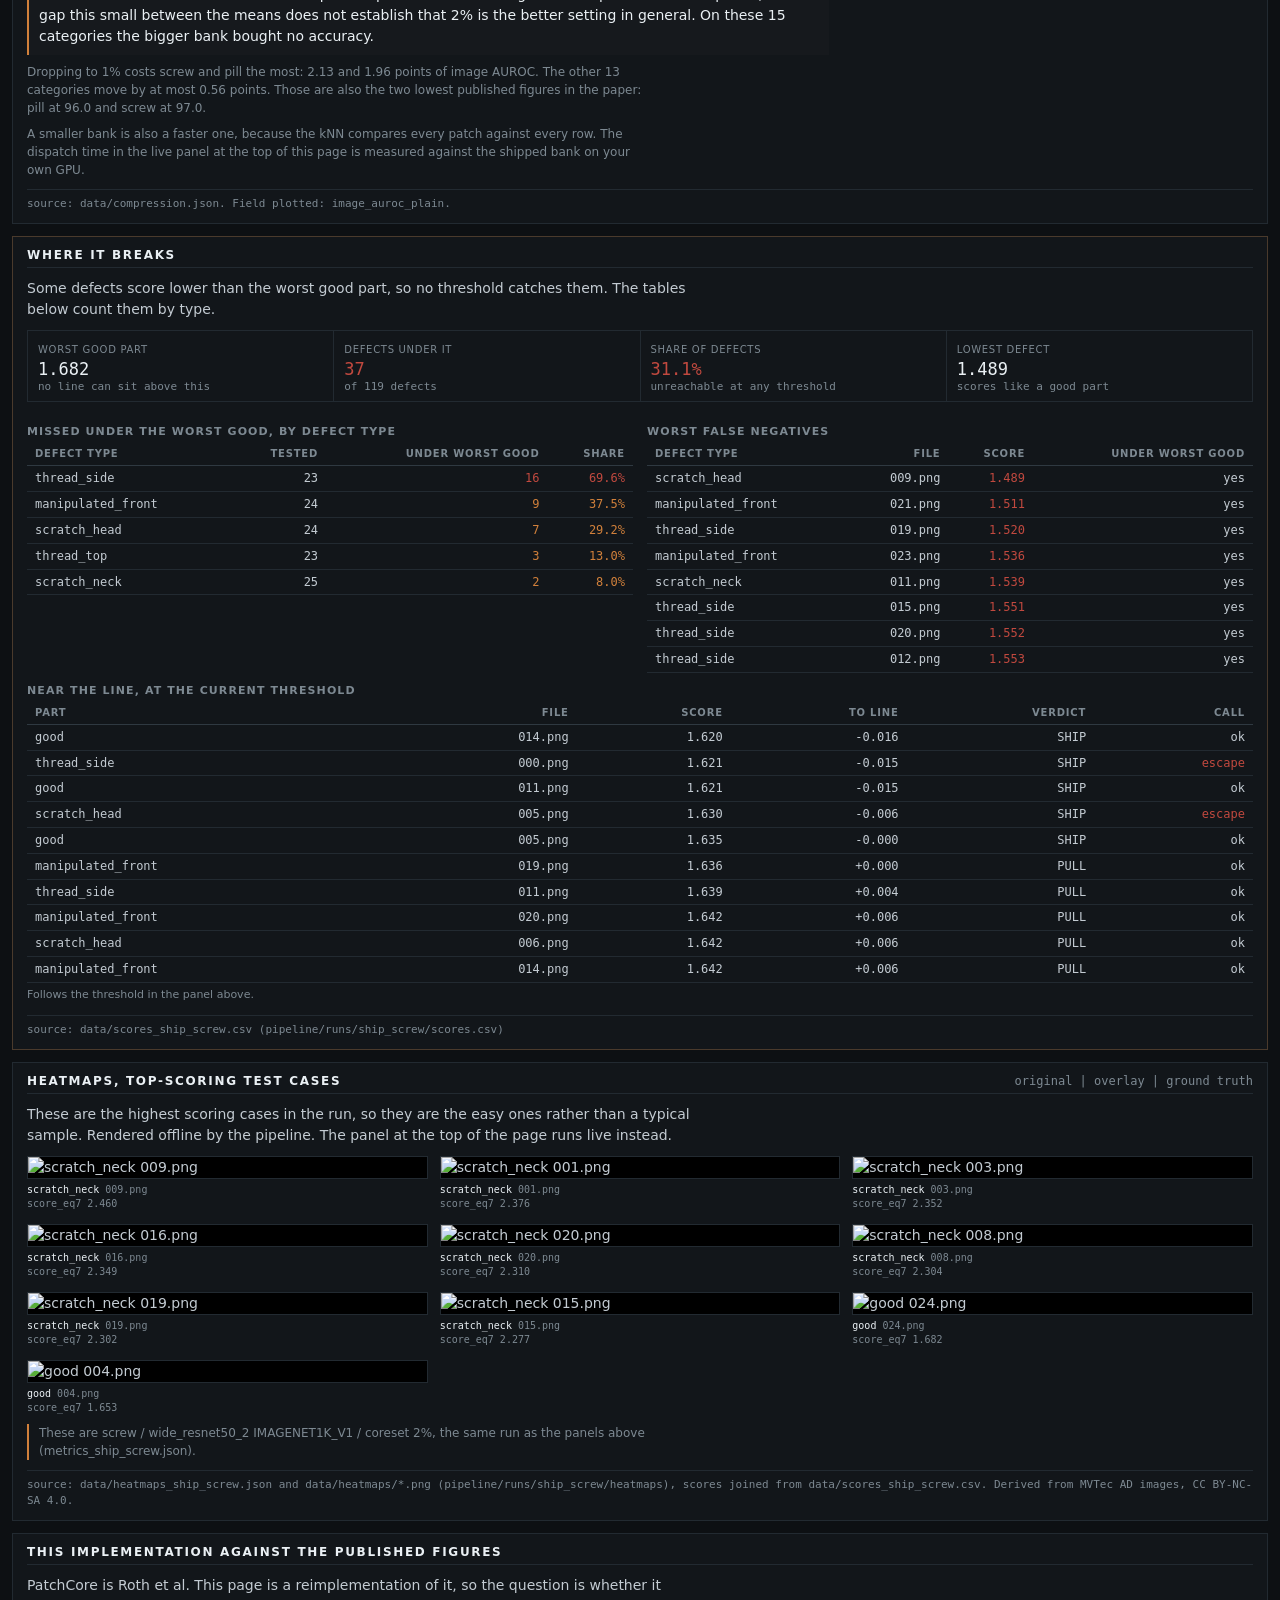
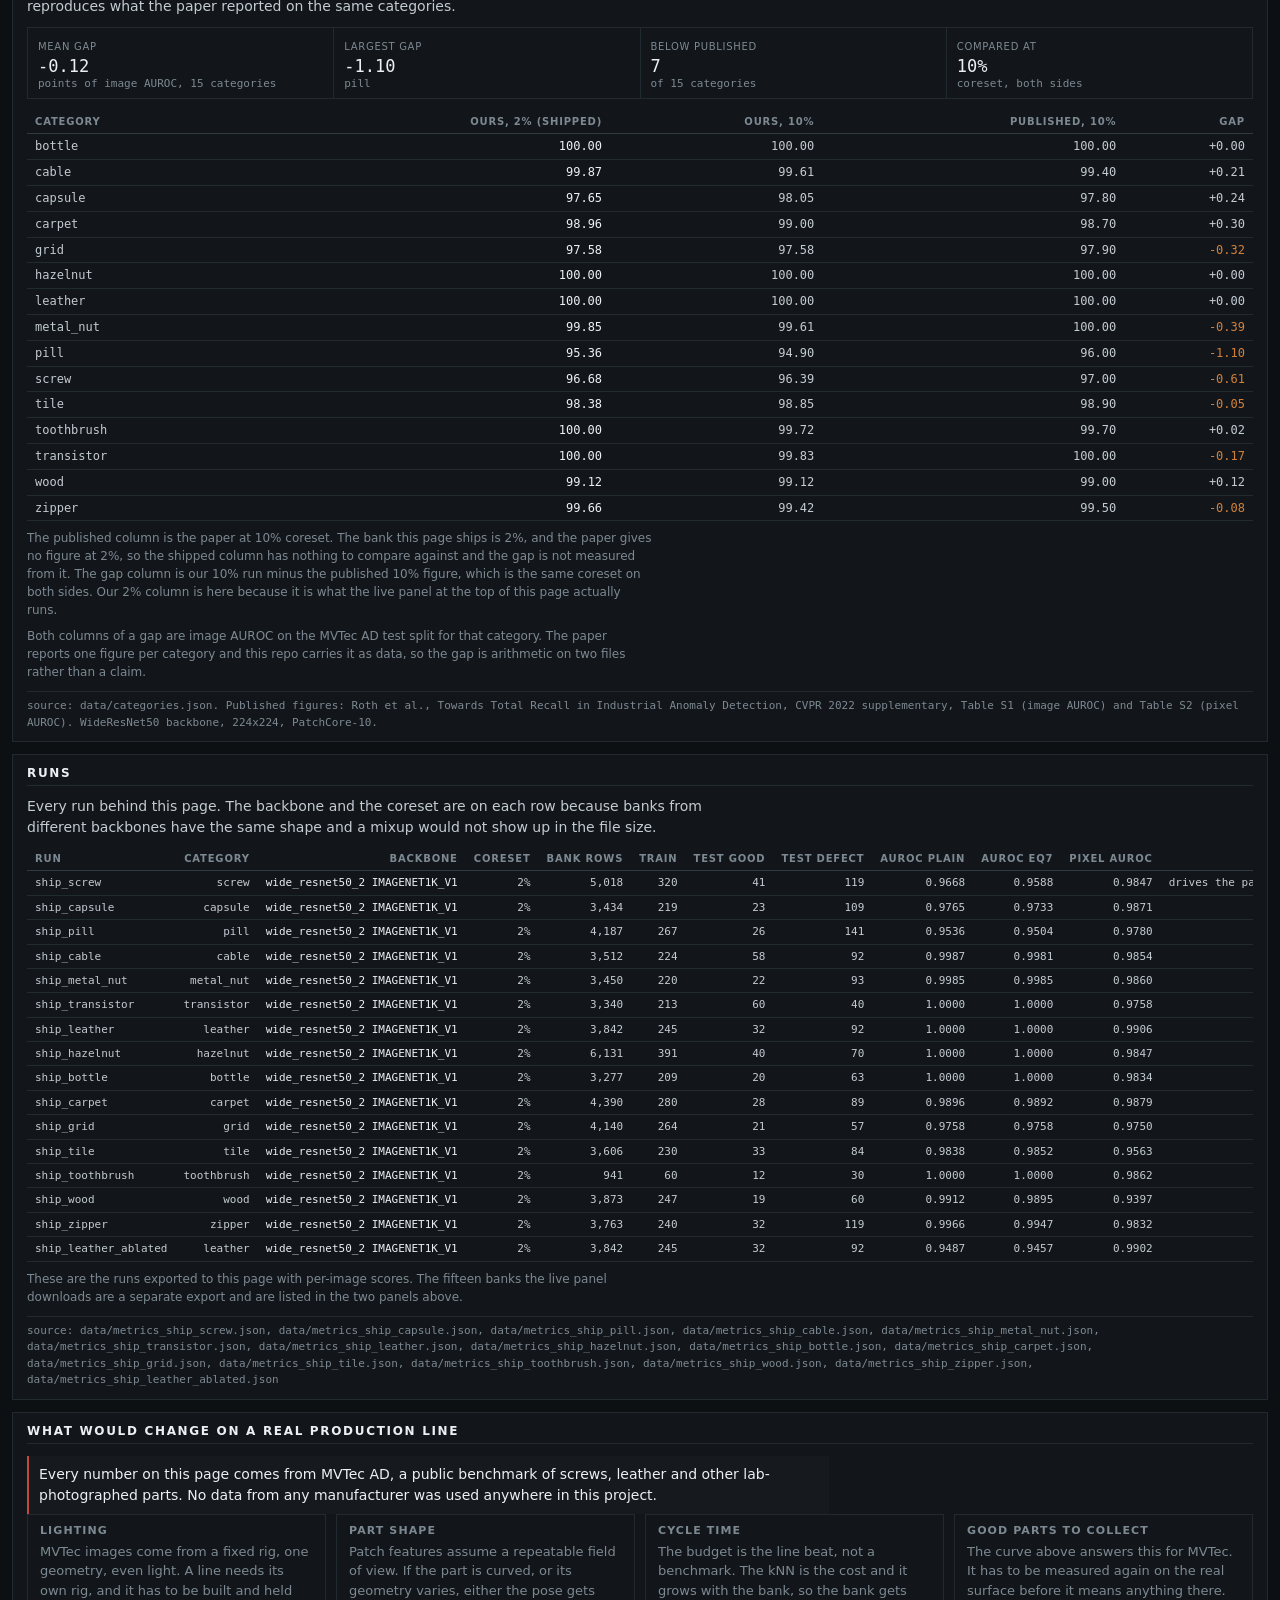
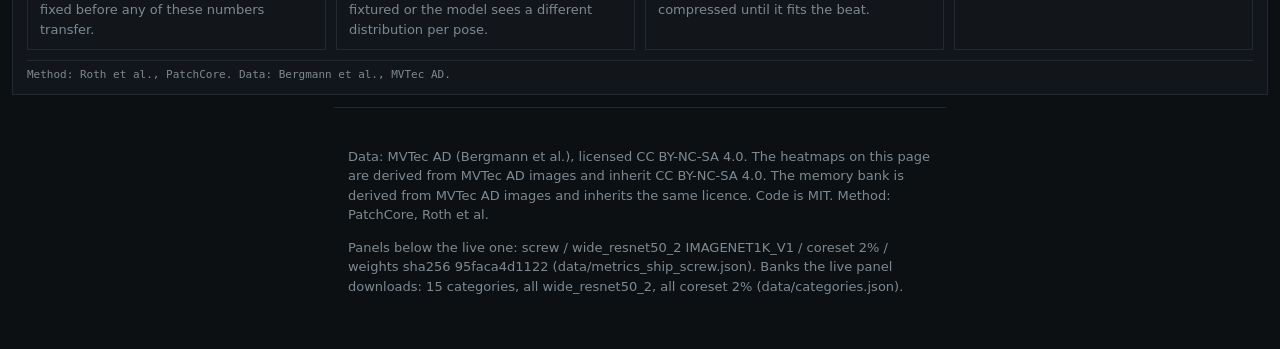
==== commit 5c8f02fe: "run all fifteen mvtec categories" ====
--- a/web/app/index.html
+++ b/web/app/index.html
@@ -313,7 +313,7 @@
   </p>
   <div class="tbl-wrap"><table class="tbl wide" id="tblRuns"></table></div>
   <p class="note" data-copy="draft">
-    These are the runs exported to this page with per-image scores. The eight banks the live panel
+    These are the runs exported to this page with per-image scores. The fifteen banks the live panel
     downloads are a separate export and are listed in the two panels above.
   </p>
   <p class="src" id="srcRuns"></p>
--- a/web/app/style.css
+++ b/web/app/style.css
@@ -60,7 +60,7 @@
 .bar-cell b { font: 400 13px/1.2 var(--mono); color: var(--ink-hi); }
 .bar-cell span { font-size: 10px; letter-spacing: 0.08em; text-transform: uppercase; color: var(--ink-dim); }
 
-main { padding: 12px; display: flex; flex-direction: column; gap: 12px; max-width: 1400px; }
+main { padding: 12px; display: flex; flex-direction: column; gap: 12px; max-width: 1400px; margin: 0 auto; }
 
 /* plain language intro.
    Every other block on this page is an instrument and is dense on purpose. This one is read
@@ -165,7 +165,7 @@
   border-top: 1px solid var(--line);
   font: 11px/1.5 var(--mono);
   color: var(--ink-dim);
-  word-break: break-all;
+  overflow-wrap: anywhere;
 }
 
 /* layout */
@@ -173,6 +173,12 @@
 .col-main { flex: 1 1 520px; min-width: 0; }
 .col-side { flex: 0 1 280px; min-width: 240px; }
 .col-half { flex: 1 1 340px; min-width: 0; }
+
+/* the live panel reuses .split, but these two columns never got rules, so they
+   kept the flex default of min-width auto and would not shrink below their own
+   content. on a phone the side column sat at 450px inside a 336px row. */
+.live-stage { flex: 1 1 520px; min-width: 0; }
+.live-side { flex: 0 1 420px; min-width: 0; }
 
 /* explicit heights: a canvas with only a css width would scale by intrinsic ratio */
 .chart { width: 100%; display: block; touch-action: none; }
@@ -225,4 +231,167 @@
 .tbl tbody tr:hover { background: #171c21; }
 .tbl td.hi { color: var(--ink-hi); }
 .tbl td.alarm { color: var(--alarm); }
-.tbl td.warn { color: var(--defect);+.tbl td.warn { color: var(--defect); }
+
+/* The switcher buttons stack their three facts. Inline they printed as one run
+   of text: cablewide_resnet50_210.9 MB. */
+.set-btns { display: flex; flex-wrap: wrap; gap: 6px; }
+.set-btns button { display: inline-flex; flex-direction: column; align-items: flex-start; gap: 2px; line-height: 1.3; }
+.set-btns button b { font-weight: 600; }
+.set-btns button small { display: block; opacity: 0.62; font-size: 10px; }
+/* markSet toggles this. without it nothing on screen says which one is loaded. */
+.set-btns button.on { border-color: var(--ink-hi); background: #1a2027; }
+.set-btns button.on b { color: var(--ink-hi); }
+.set-btns button:disabled { opacity: 0.45; cursor: default; }
+/* utility. without this every state of the live panel paints at once: the
+   loader, the deferred strip and the loaded body are all in the markup. */
+.hidden { display: none !important; }
+
+.error {
+  margin: 0;
+  padding: 8px 12px;
+  background: #2a1614;
+  border-bottom: 1px solid var(--alarm);
+  color: var(--ink-hi);
+  font: 12px/1.5 var(--mono);
+}
+
+/* the live panel is the one people came for, so it gets a little more room
+   than the instrument panels under it */
+.panel.hero { padding-bottom: 14px; }
+.hero .lede { margin-top: 0; }
+
+.live-pick { display: flex; align-items: center; gap: 10px; flex-wrap: wrap; }
+
+/* loading */
+.live-load { margin: 10px 0 4px; }
+.load-row {
+  display: flex;
+  justify-content: space-between;
+  gap: 10px;
+  font: 11px/1.4 var(--mono);
+  color: var(--ink-dim);
+  margin-bottom: 5px;
+}
+.load-track { height: 2px; background: var(--line); overflow: hidden; }
+.load-track i { display: block; height: 100%; width: 0; background: var(--good); transition: width 0.15s linear; }
+
+.live-defer { display: flex; flex-direction: column; align-items: flex-start; gap: 10px; margin: 10px 0; }
+
+/* the picker strip. the img tags carry width=224 height=224, so with no rule
+   here every thumbnail rendered at full size and the strip filled the screen. */
+.live-strip {
+  display: flex;
+  gap: 6px;
+  overflow-x: auto;
+  padding-bottom: 8px;
+  margin-bottom: 12px;
+  scrollbar-width: thin;
+}
+.live-strip.busy { pointer-events: none; opacity: 0.5; }
+.thumb {
+  flex: 0 0 auto;
+  padding: 0;
+  border: 1px solid var(--line);
+  background: var(--panel);
+  cursor: pointer;
+  line-height: 0;
+}
+.thumb img { display: block; width: 74px; height: 74px; object-fit: cover; }
+.thumb span {
+  display: block;
+  max-width: 74px;
+  overflow: hidden;
+  text-overflow: ellipsis;
+  white-space: nowrap;
+  padding: 3px 4px;
+  font: 9px/1.3 var(--mono);
+  color: var(--ink-dim);
+}
+.thumb .bad { color: var(--defect); }
+.thumb .ok { color: var(--ink-dim); }
+.thumb.on { border-color: var(--ink-hi); }
+.thumb.on span { color: var(--ink-hi); }
+
+/* stage */
+.stage-wrap { position: relative; width: 100%; max-width: 520px; background: #000; border: 1px solid var(--line); }
+.stage-wrap canvas { display: block; width: 100%; height: auto; }
+.stage-tag {
+  position: absolute;
+  left: 0;
+  bottom: 0;
+  padding: 3px 7px;
+  background: rgba(10, 13, 16, 0.82);
+  font: 10px/1.4 var(--mono);
+  color: var(--ink-hi);
+}
+/* the scan line only says the gpu is busy. it is decoration and nothing reads it. */
+.stage-scan {
+  position: absolute;
+  left: 0;
+  right: 0;
+  top: 0;
+  height: 2px;
+  background: var(--good);
+  animation: scan 0.9s linear infinite;
+}
+@keyframes scan { from { top: 0; } to { top: 100%; } }
+
+.stage-ctl { display: flex; align-items: center; justify-content: space-between; gap: 10px; margin-top: 8px; flex-wrap: wrap; }
+.seg-btns { display: flex; flex-wrap: wrap; gap: 4px; }
+.seg-btns button.on { border-color: var(--ink-dim); color: var(--ink-hi); background: var(--panel); }
+
+/* verdict pill */
+.pill {
+  padding: 2px 8px;
+  border: 1px solid var(--line2);
+  font: 10px/1.6 var(--mono);
+  letter-spacing: 0.06em;
+  text-transform: uppercase;
+  color: var(--ink-dim);
+  white-space: nowrap;
+}
+.pill.off { opacity: 0.6; }
+.pill.run { border-color: var(--good); color: var(--good); }
+.pill.ok { border-color: var(--ok); color: var(--ok); }
+.pill.bad { border-color: var(--alarm); color: var(--alarm); }
+
+/* the offline heatmap strip. these are wide panels, so they get a grid rather
+   than the flex row the picker uses. */
+/* each png is three 224 panels side by side, original, overlay and truth, so a
+   narrow column renders them at 70px each and nothing in them is readable. */
+.strip { display: grid; grid-template-columns: repeat(auto-fill, minmax(340px, 1fr)); gap: 12px; }
+.strip figure { margin: 0; }
+.strip img { display: block; width: 100%; height: auto; border: 1px solid var(--line); background: #000; }
+.strip figcaption { margin-top: 4px; font: 10px/1.45 var(--mono); color: var(--ink-dim); }
+.strip figcaption b { color: var(--ink-hi); font-weight: 400; }
+
+/* empty states */
+.empty {
+  padding: 12px;
+  border: 1px dashed var(--line2);
+  font: 11px/1.5 var(--mono);
+  color: var(--ink-dim);
+}
+.empty-row td { text-align: left; color: var(--ink-dim); font-style: italic; }
+
+.warn-note { border-left: 2px solid var(--defect); padding-left: 10px; }
+
+.grid4 { display: grid; grid-template-columns: repeat(auto-fit, minmax(215px, 1fr)); gap: 10px; }
+.card { background: var(--panel); border: 1px solid var(--line); padding: 10px 12px; }
+.card h3 { margin: 0 0 6px; }
+.card p { margin: 0; font-size: 13px; color: var(--ink-dim); }
+
+.legend { display: flex; flex-wrap: wrap; gap: 6px 14px; font-size: 11px; color: var(--ink-dim); }
+.legend span { display: inline-flex; align-items: center; gap: 5px; }
+.legend i { width: 9px; height: 9px; display: inline-block; }
+
+.foot {
+  max-width: 74ch;
+  margin: 0 auto;
+  padding: 26px 14px 40px;
+  border-top: 1px solid var(--line);
+  font-size: 13px;
+  color: var(--ink-dim);
+}
+.foot a { color: var(--ink); }
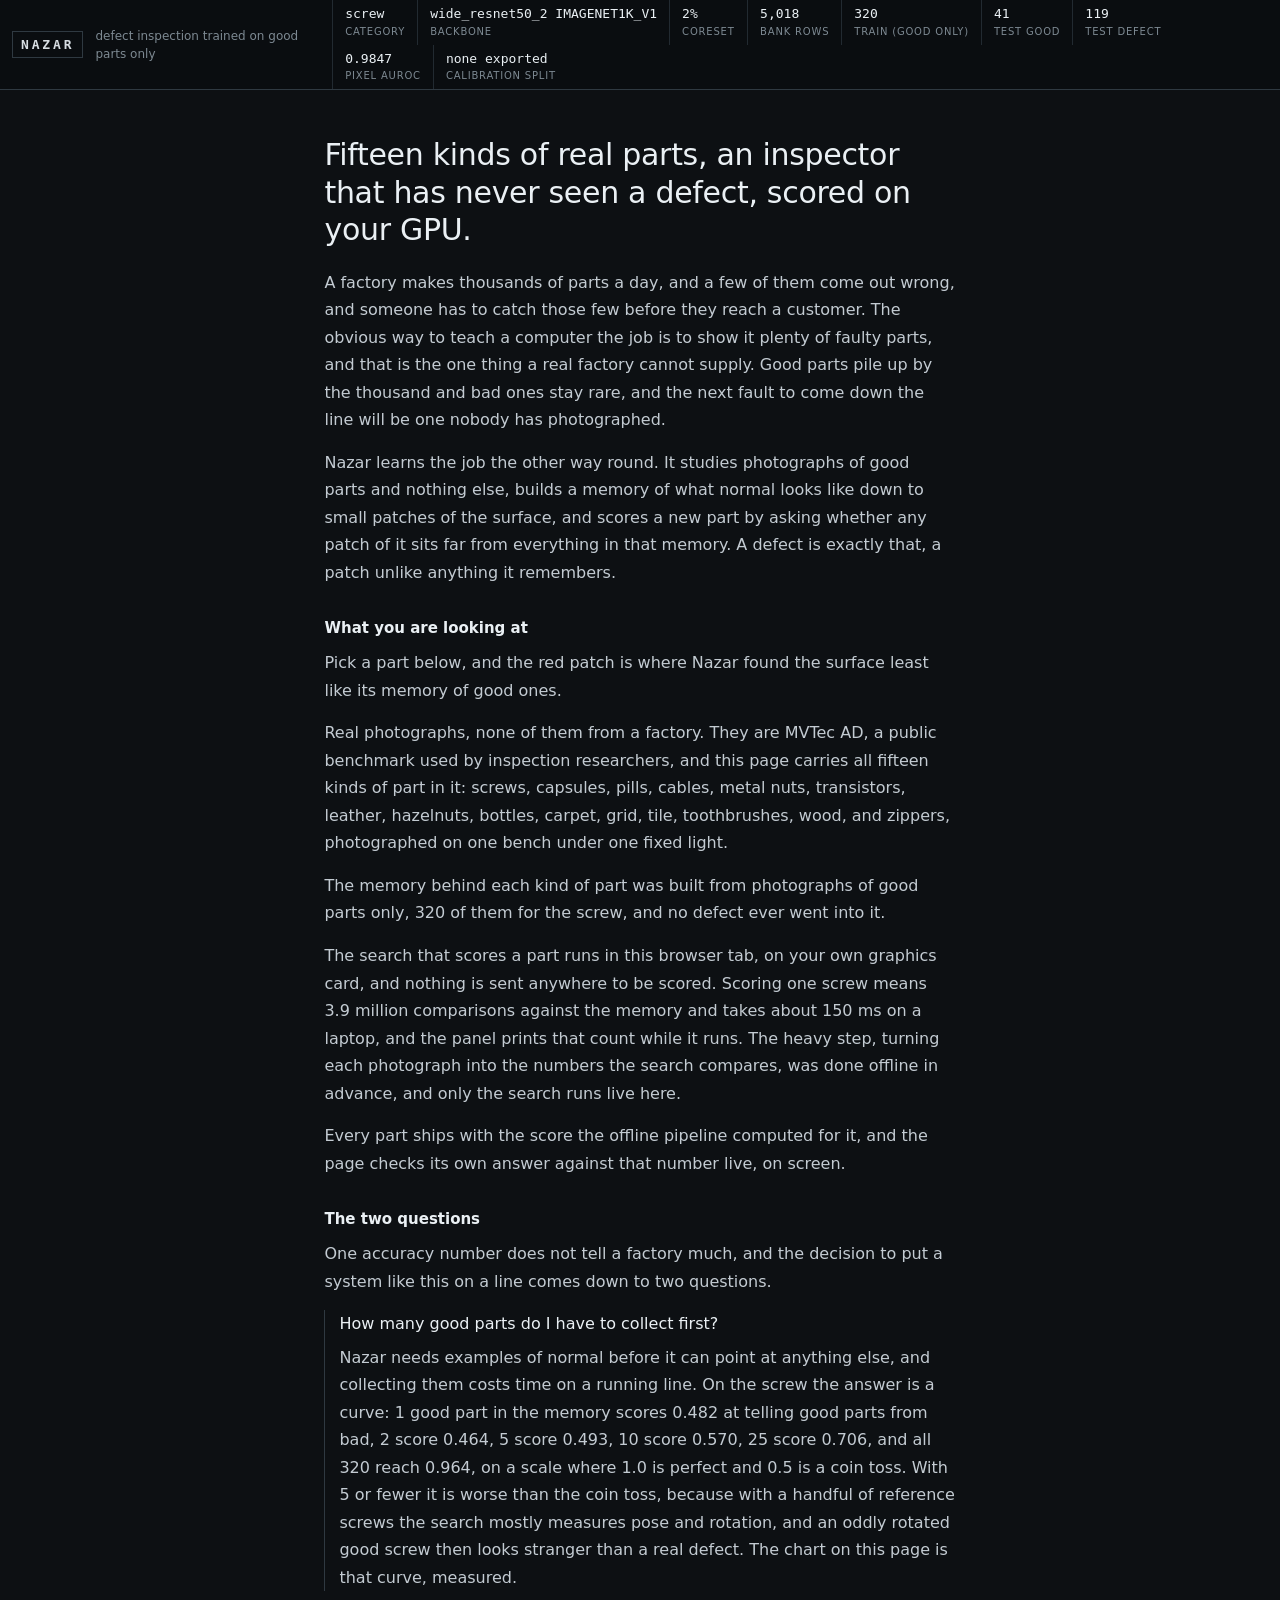
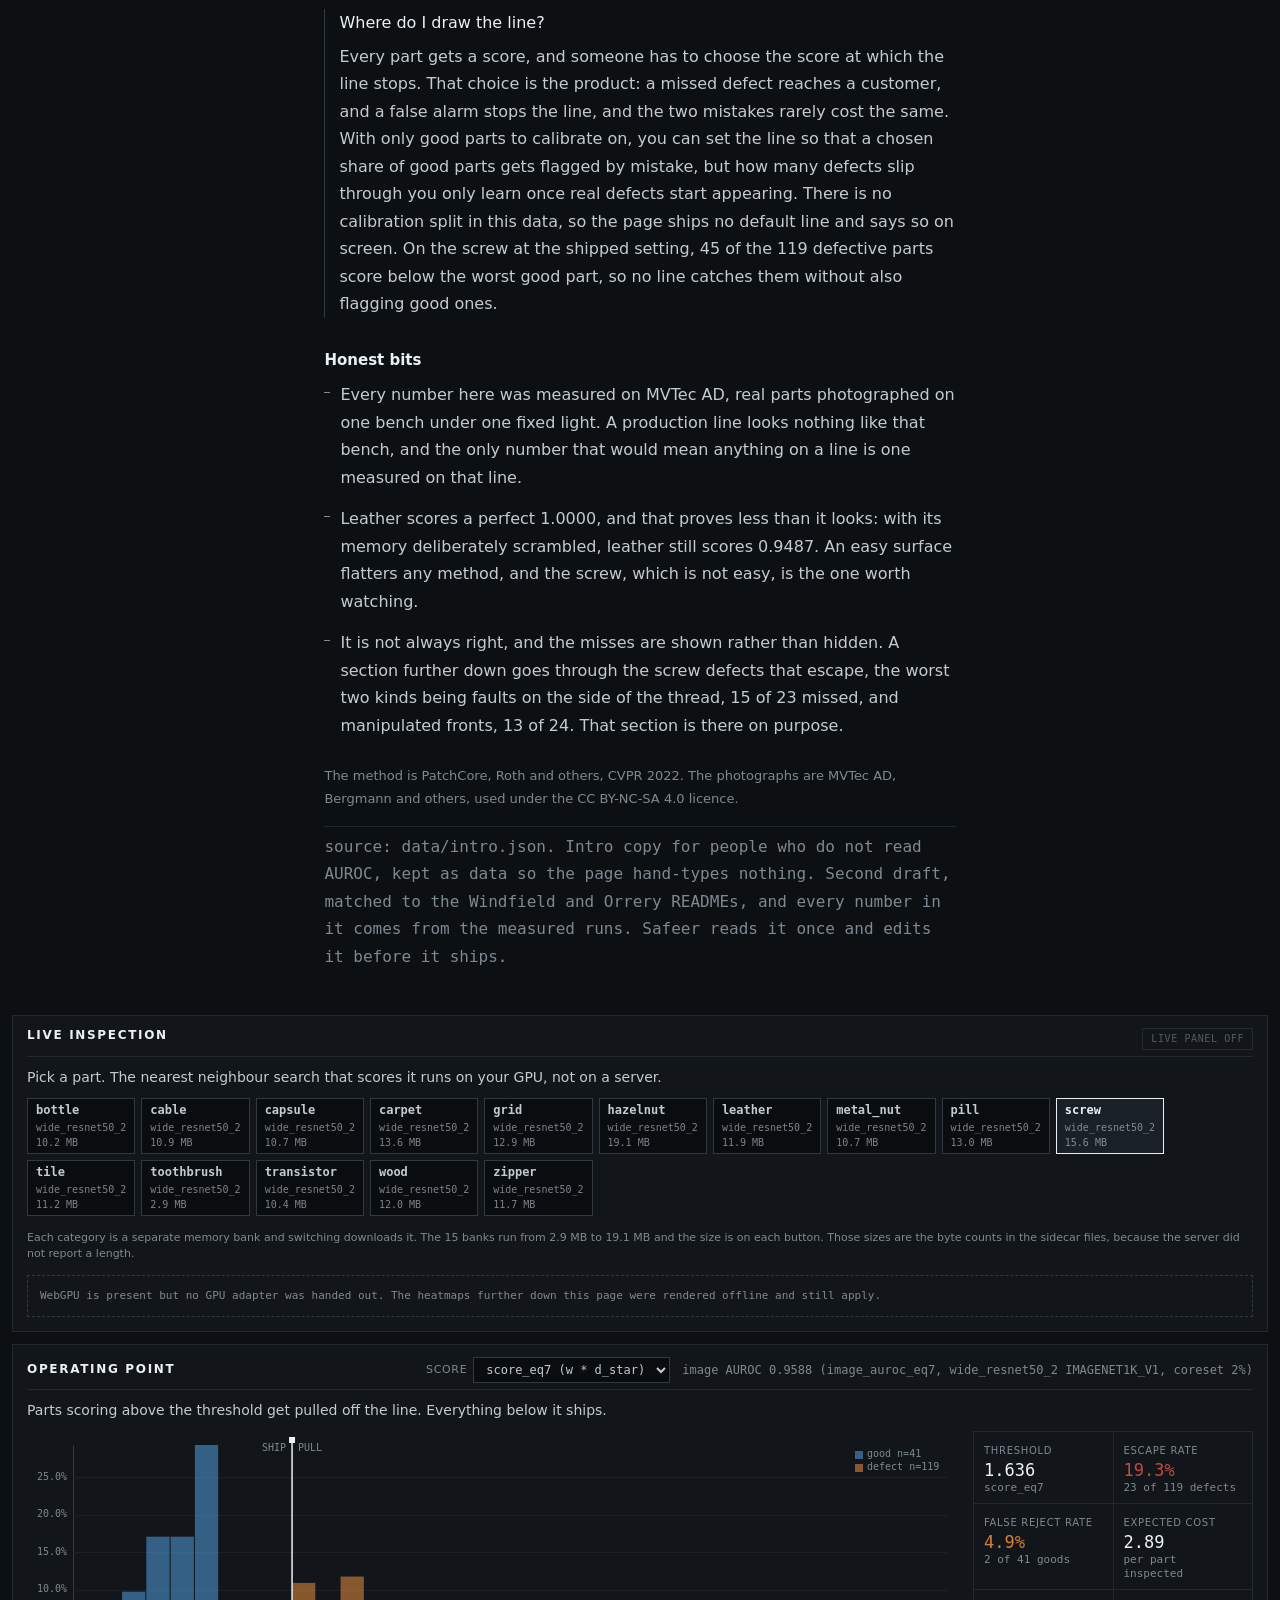
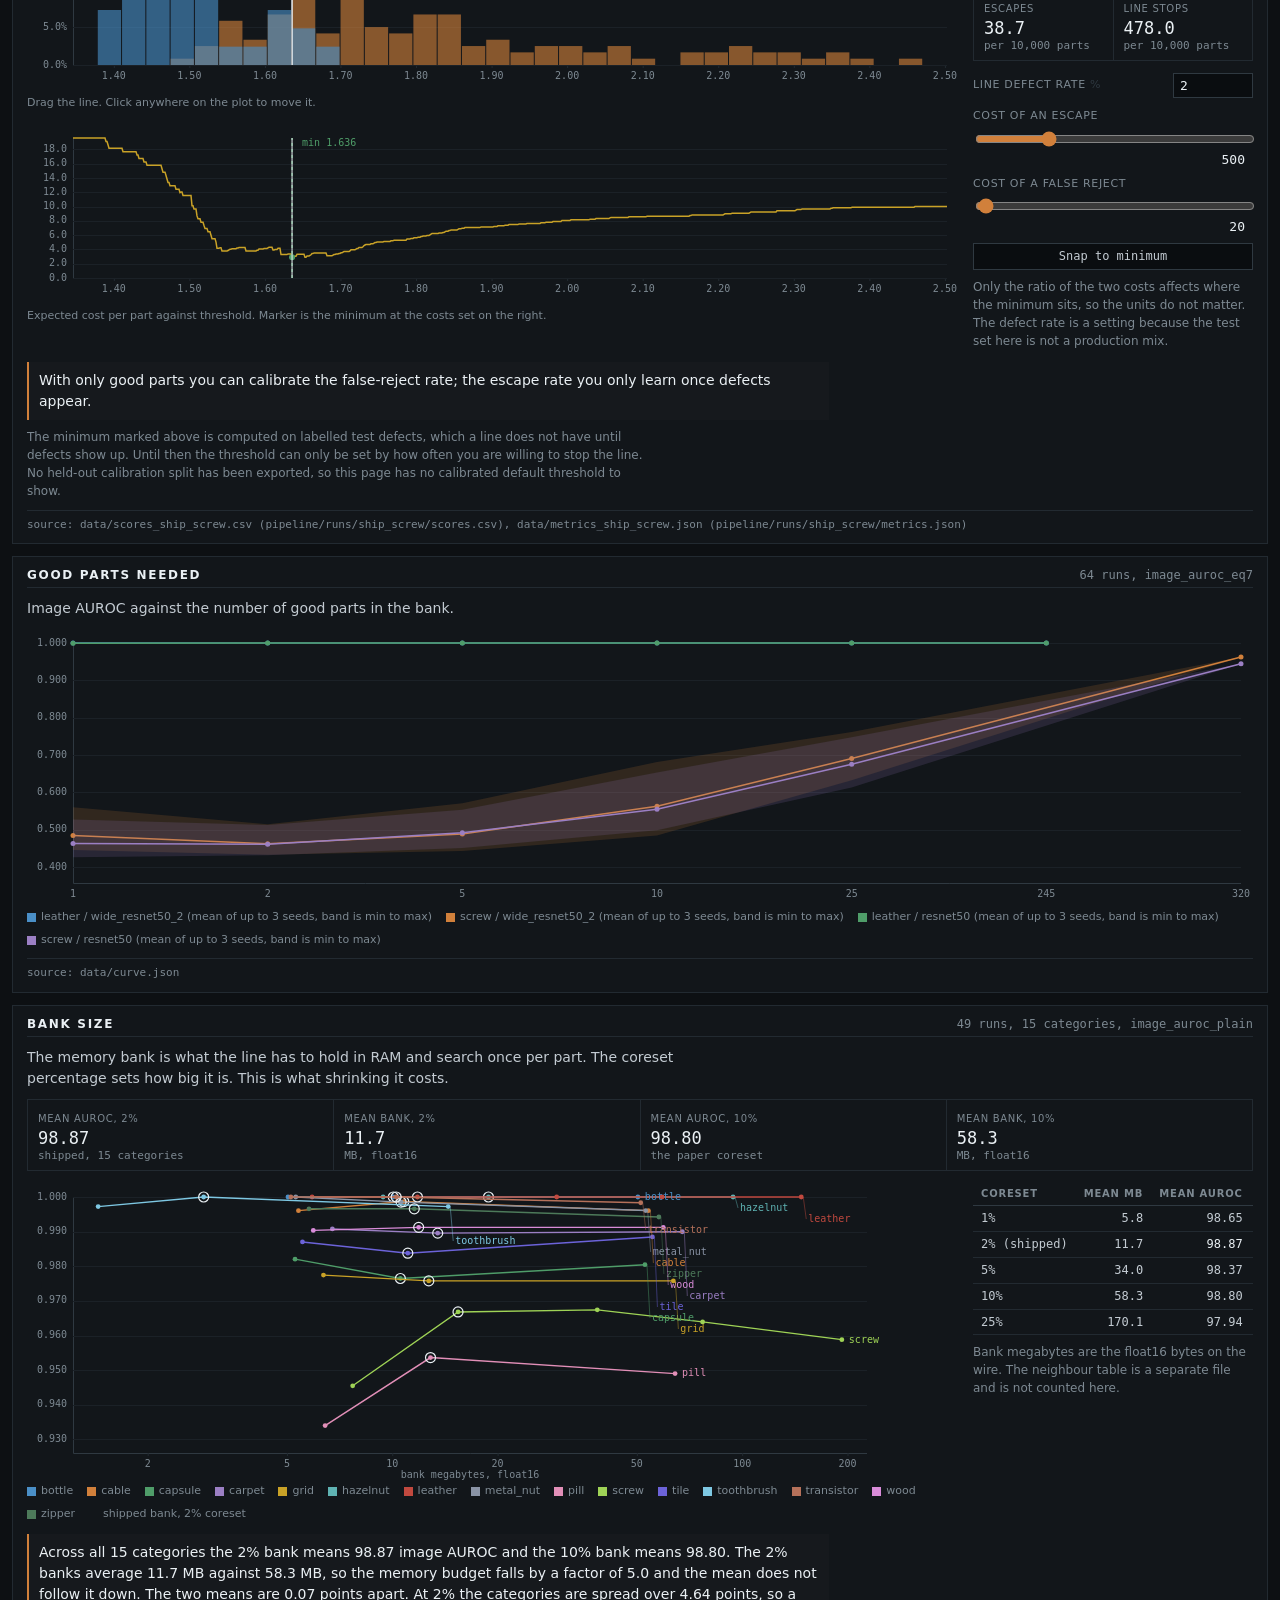
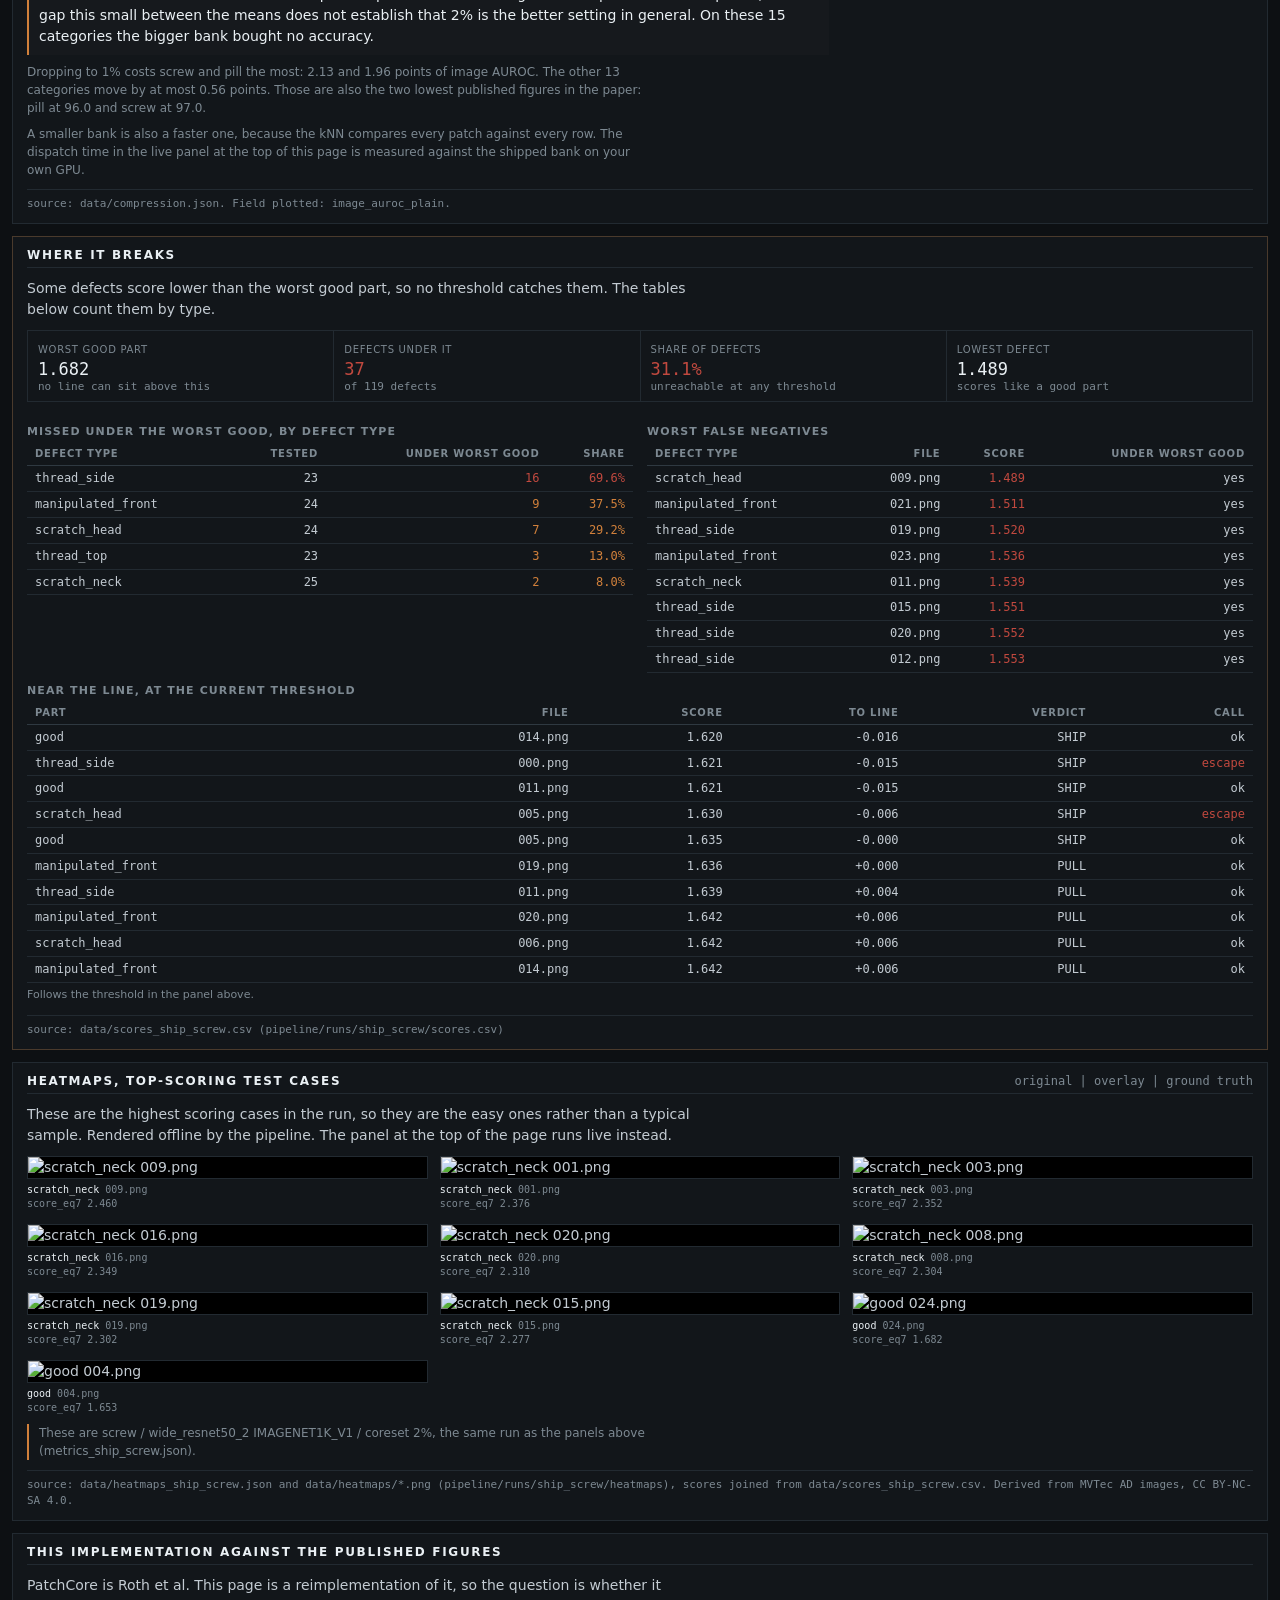
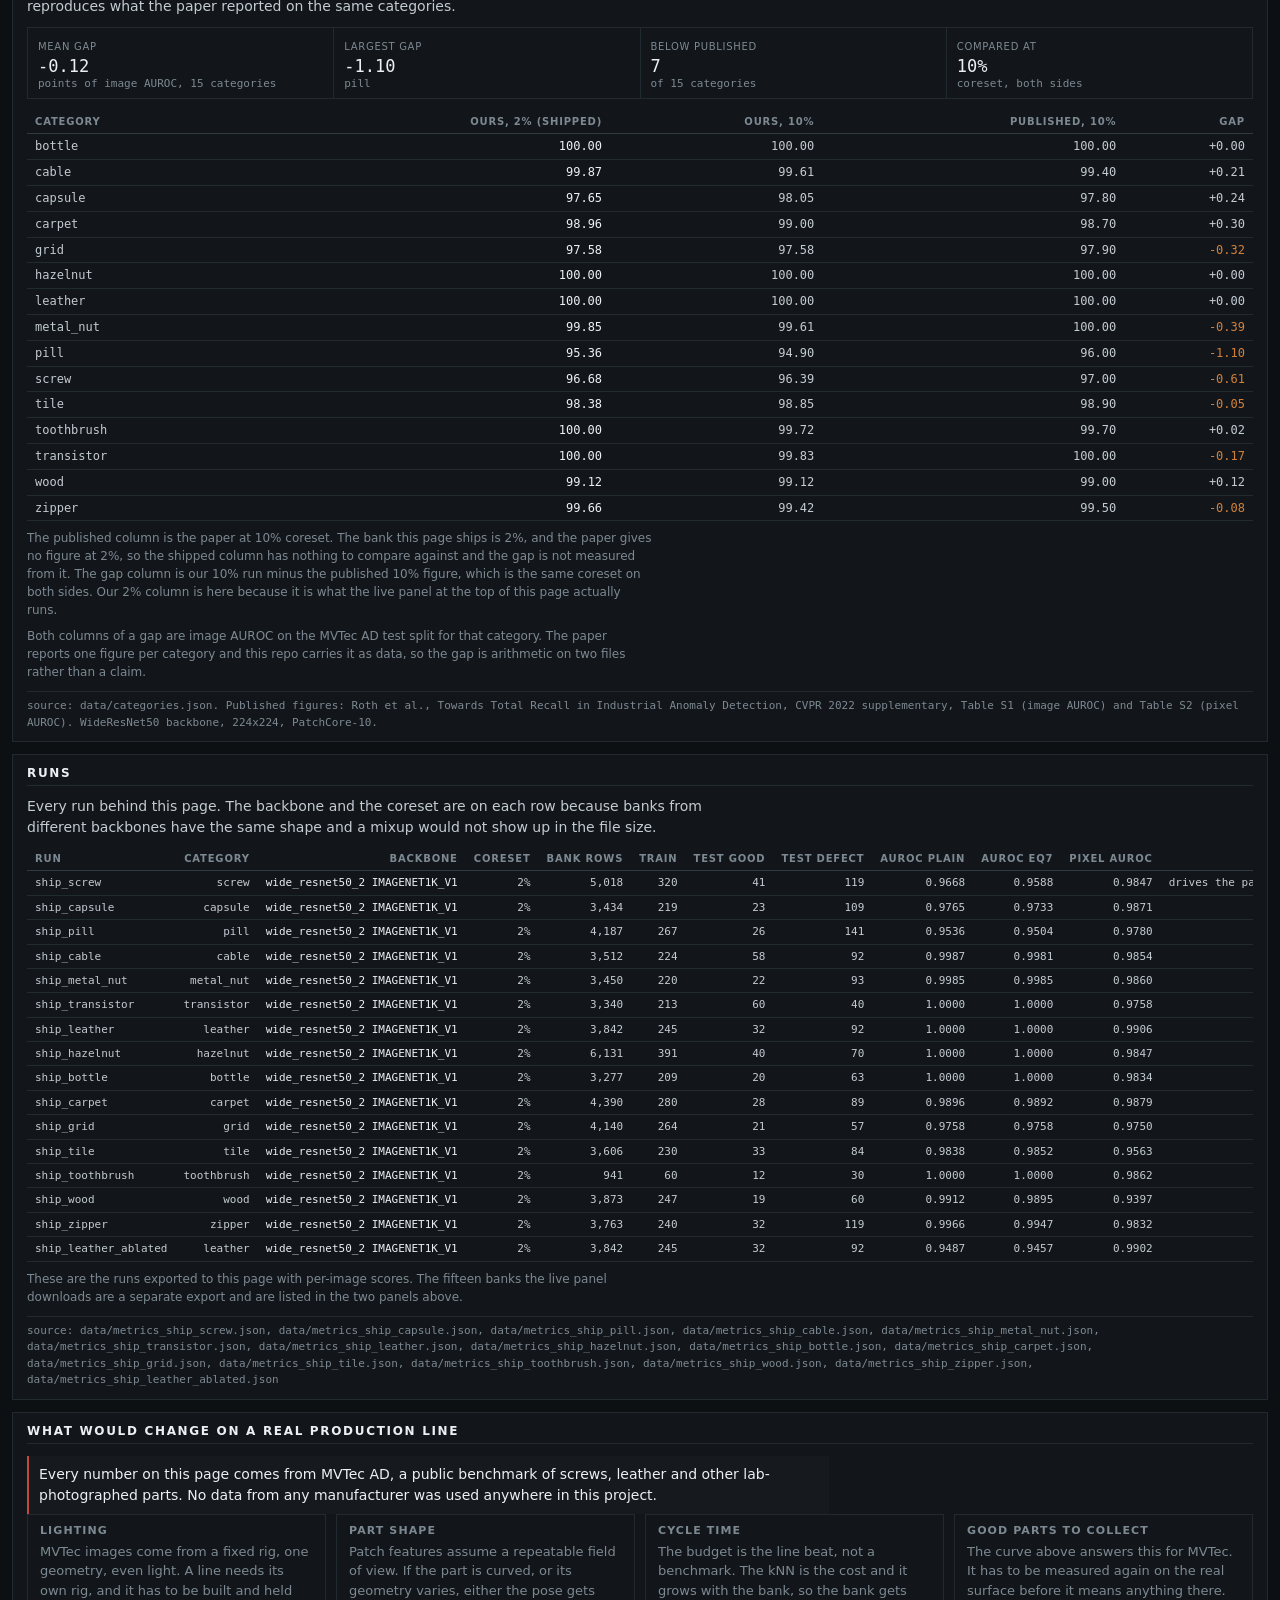
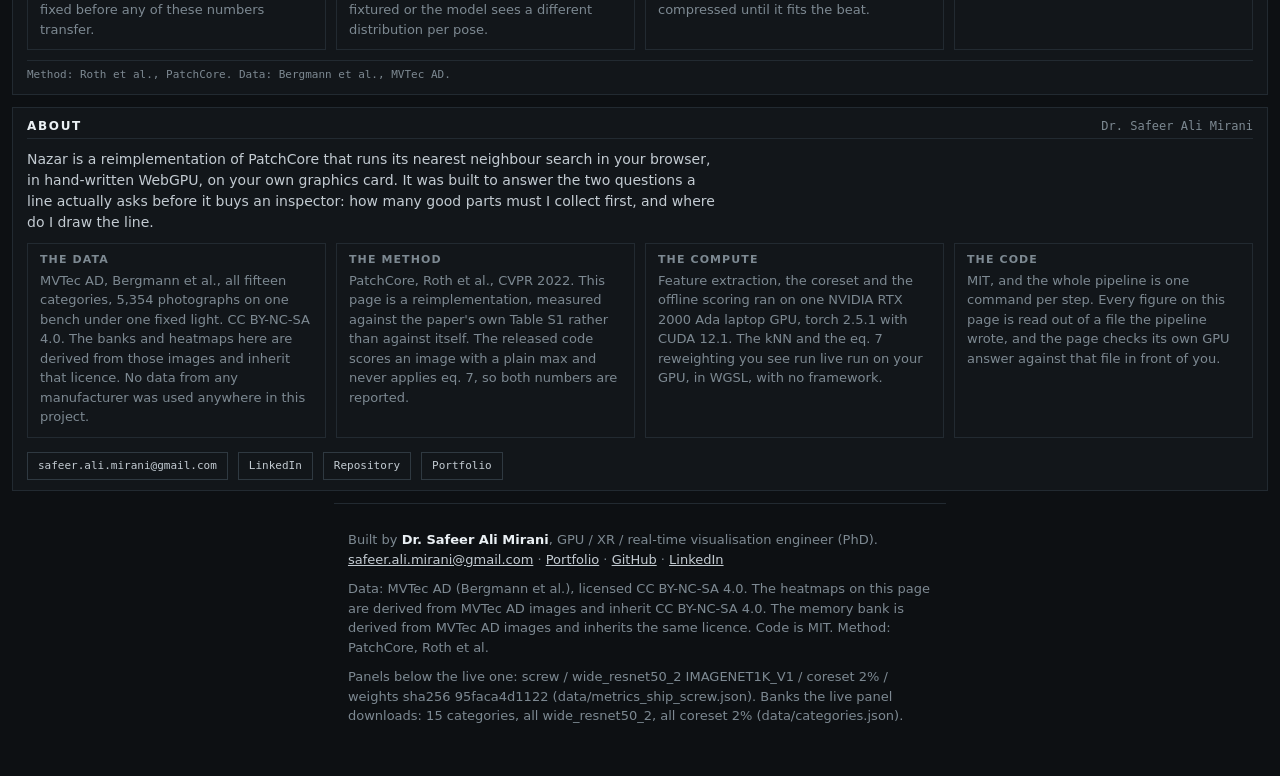
==== commit 19a0cb54: "Add About panel with credits, fix the distance count, match README to portfolio style" ====
--- a/web/app/index.html
+++ b/web/app/index.html
@@ -353,9 +353,74 @@
   <p class="src">Method: Roth et al., PatchCore. Data: Bergmann et al., MVTec AD.</p>
 </section>
 
+<!-- about and credits. the links are the same three the README carries, and every
+     credit here names a real source: the data, the method, the machine. -->
+<section class="panel" id="panel-about">
+  <div class="panel-head">
+    <h2>About</h2>
+    <div class="panel-controls"><span class="stat">Dr. Safeer Ali Mirani</span></div>
+  </div>
+
+  <p class="lede" data-copy="draft">
+    Nazar is a reimplementation of PatchCore that runs its nearest neighbour search in your browser,
+    in hand-written WebGPU, on your own graphics card. It was built to answer the two questions a
+    line actually asks before it buys an inspector: how many good parts must I collect first, and
+    where do I draw the line.
+  </p>
+
+  <div class="grid4">
+    <div class="card">
+      <h3>The data</h3>
+      <p>
+        MVTec AD, Bergmann et al., all fifteen categories, 5,354 photographs on one bench under one
+        fixed light. CC BY-NC-SA 4.0. The banks and heatmaps here are derived from those images and
+        inherit that licence. No data from any manufacturer was used anywhere in this project.
+      </p>
+    </div>
+    <div class="card">
+      <h3>The method</h3>
+      <p>
+        PatchCore, Roth et al., CVPR 2022. This page is a reimplementation, measured against the
+        paper's own Table S1 rather than against itself. The released code scores an image with a
+        plain max and never applies eq. 7, so both numbers are reported.
+      </p>
+    </div>
+    <div class="card">
+      <h3>The compute</h3>
+      <p>
+        Feature extraction, the coreset and the offline scoring ran on one NVIDIA RTX 2000 Ada
+        laptop GPU, torch 2.5.1 with CUDA 12.1. The kNN and the eq. 7 reweighting you see run live
+        run on your GPU, in WGSL, with no framework.
+      </p>
+    </div>
+    <div class="card">
+      <h3>The code</h3>
+      <p>
+        MIT, and the whole pipeline is one command per step. Every figure on this page is read out
+        of a file the pipeline wrote, and the page checks its own GPU answer against that file in
+        front of you.
+      </p>
+    </div>
+  </div>
+
+  <p class="about-links">
+    <a href="mailto:safeer.ali.mirani@gmail.com">safeer.ali.mirani@gmail.com</a>
+    <a href="https://www.linkedin.com/in/safeeralimirani">LinkedIn</a>
+    <a href="https://github.com/SafeerAliMirani/nazar">Repository</a>
+    <a href="https://safeeralimirani.pages.dev">Portfolio</a>
+  </p>
+</section>
+
 </main>
 
 <footer class="foot">
+  <p>
+    Built by <b>Dr. Safeer Ali Mirani</b>, GPU / XR / real-time visualisation engineer (PhD).
+    <a href="mailto:safeer.ali.mirani@gmail.com">safeer.ali.mirani@gmail.com</a> &middot;
+    <a href="https://safeeralimirani.pages.dev">Portfolio</a> &middot;
+    <a href="https://github.com/SafeerAliMirani/nazar">GitHub</a> &middot;
+    <a href="https://www.linkedin.com/in/safeeralimirani">LinkedIn</a>
+  </p>
   <p>
     Data: MVTec AD (Bergmann et al.), licensed CC BY-NC-SA 4.0. The heatmaps on this page are derived
     from MVTec AD images and inherit CC BY-NC-SA 4.0. The memory bank is derived from MVTec AD images
--- a/web/app/style.css
+++ b/web/app/style.css
@@ -395,3 +395,15 @@
   color: var(--ink-dim);
 }
 .foot a { color: var(--ink); }
+.foot b { color: var(--ink-hi); font-weight: 600; }
+.foot p { margin: 0 0 10px; }
+
+.about-links { display: flex; flex-wrap: wrap; gap: 8px 10px; margin: 14px 0 0; }
+.about-links a {
+  padding: 5px 10px;
+  border: 1px solid var(--line2);
+  color: var(--ink);
+  text-decoration: none;
+  font: 11px/1.5 var(--mono);
+}
+.about-links a:hover { border-color: var(--ink-dim); color: var(--ink-hi); }
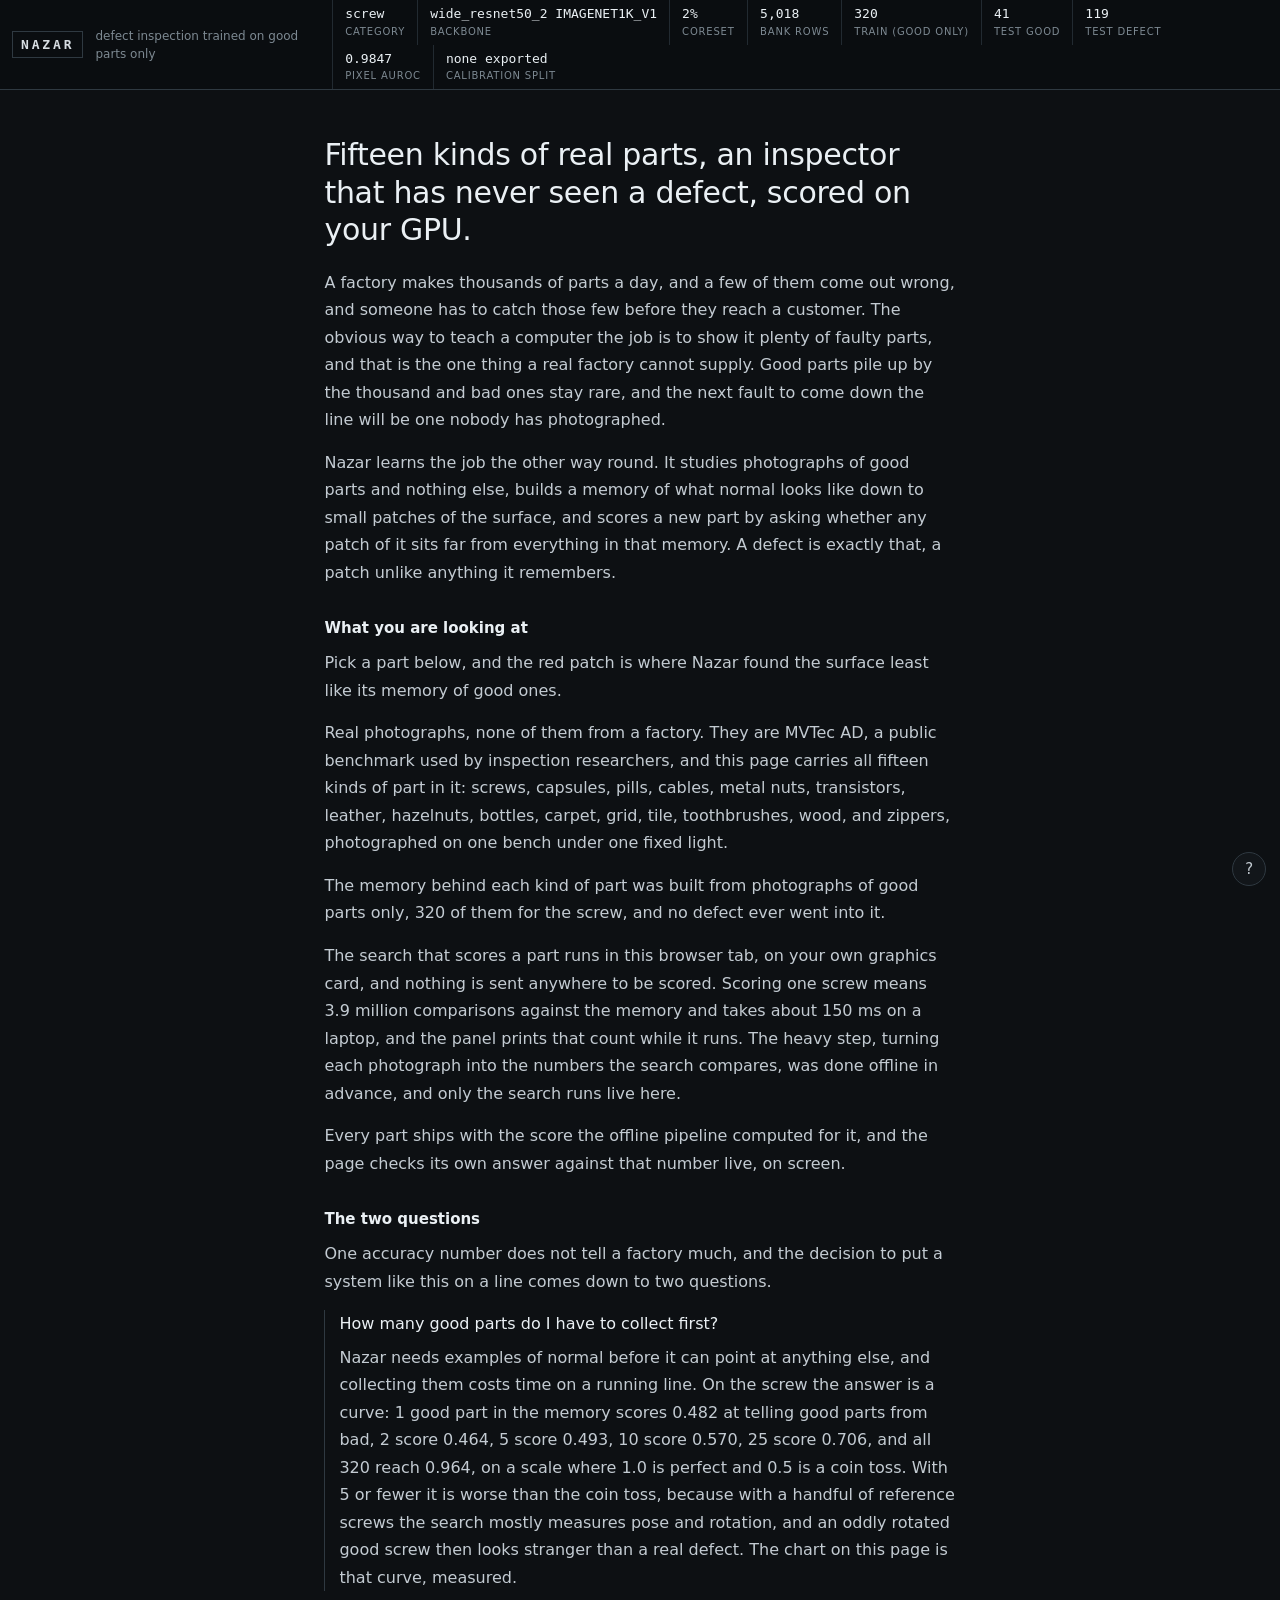
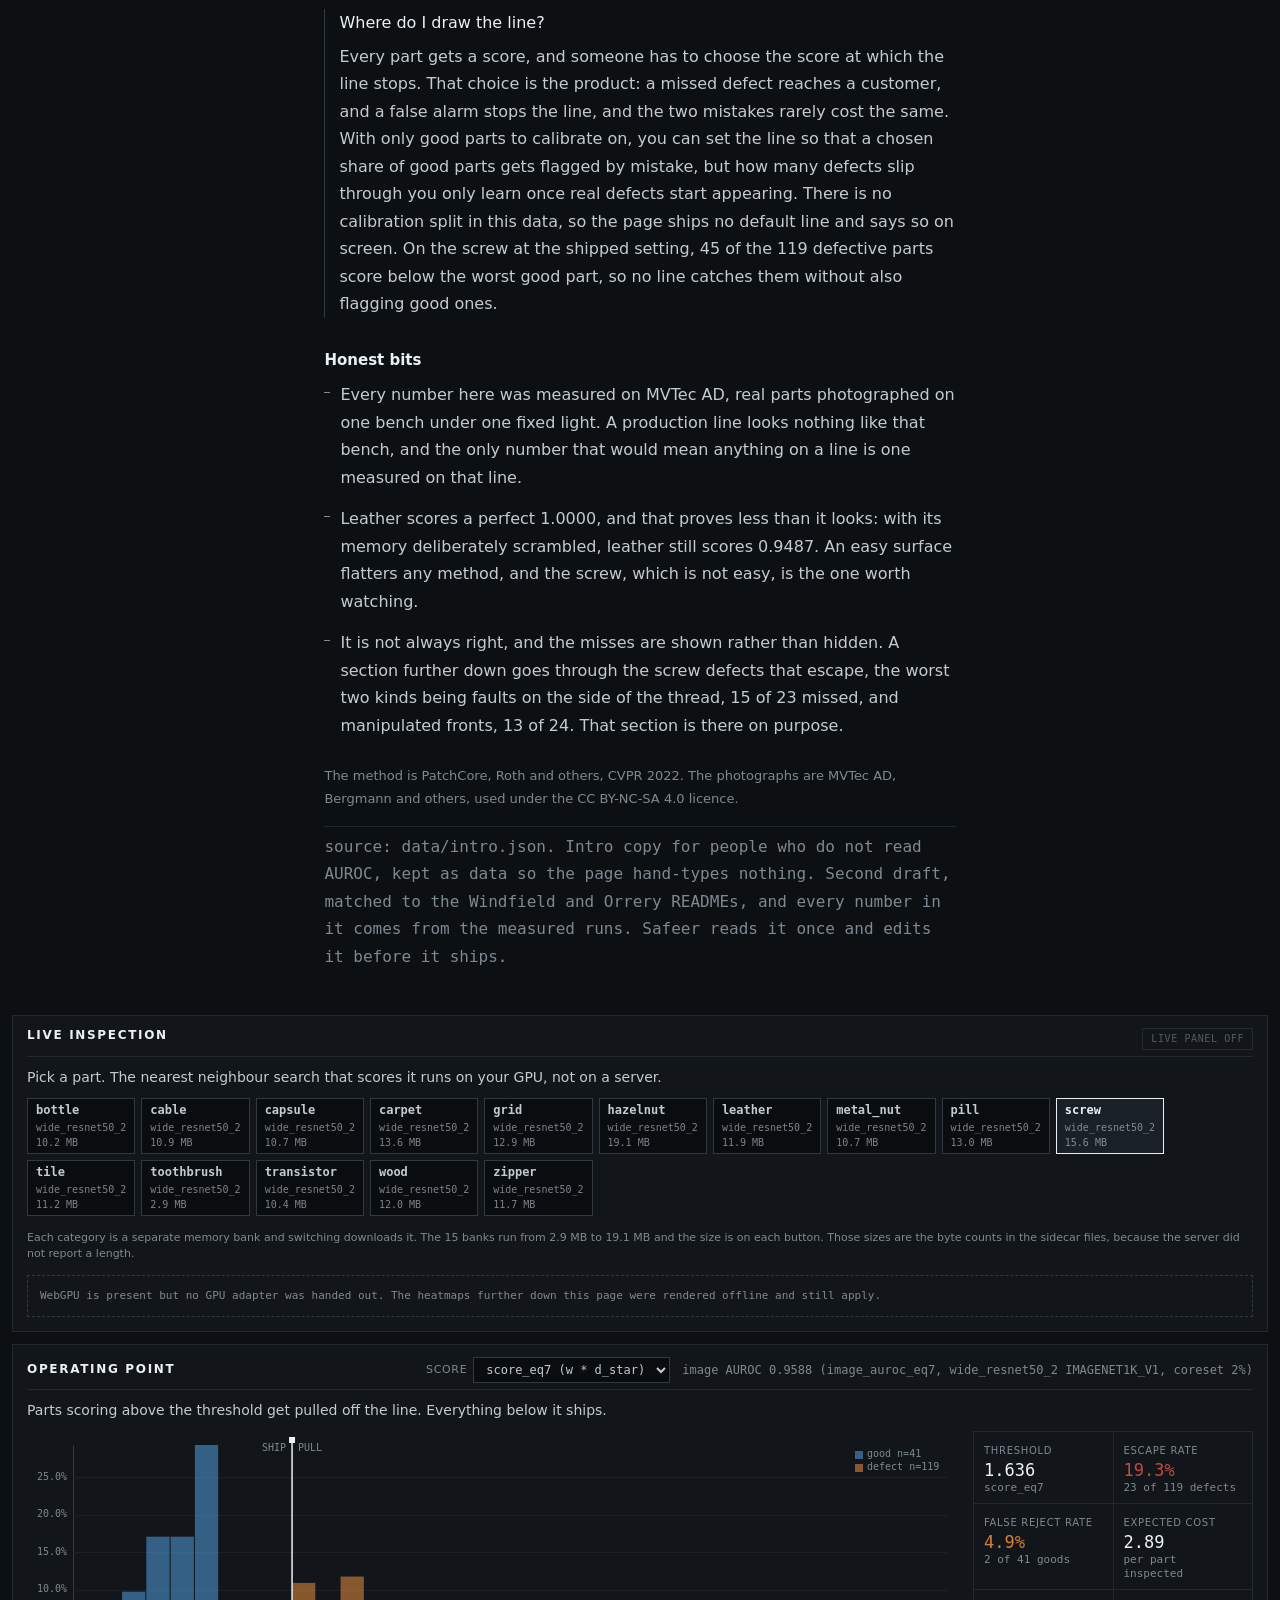
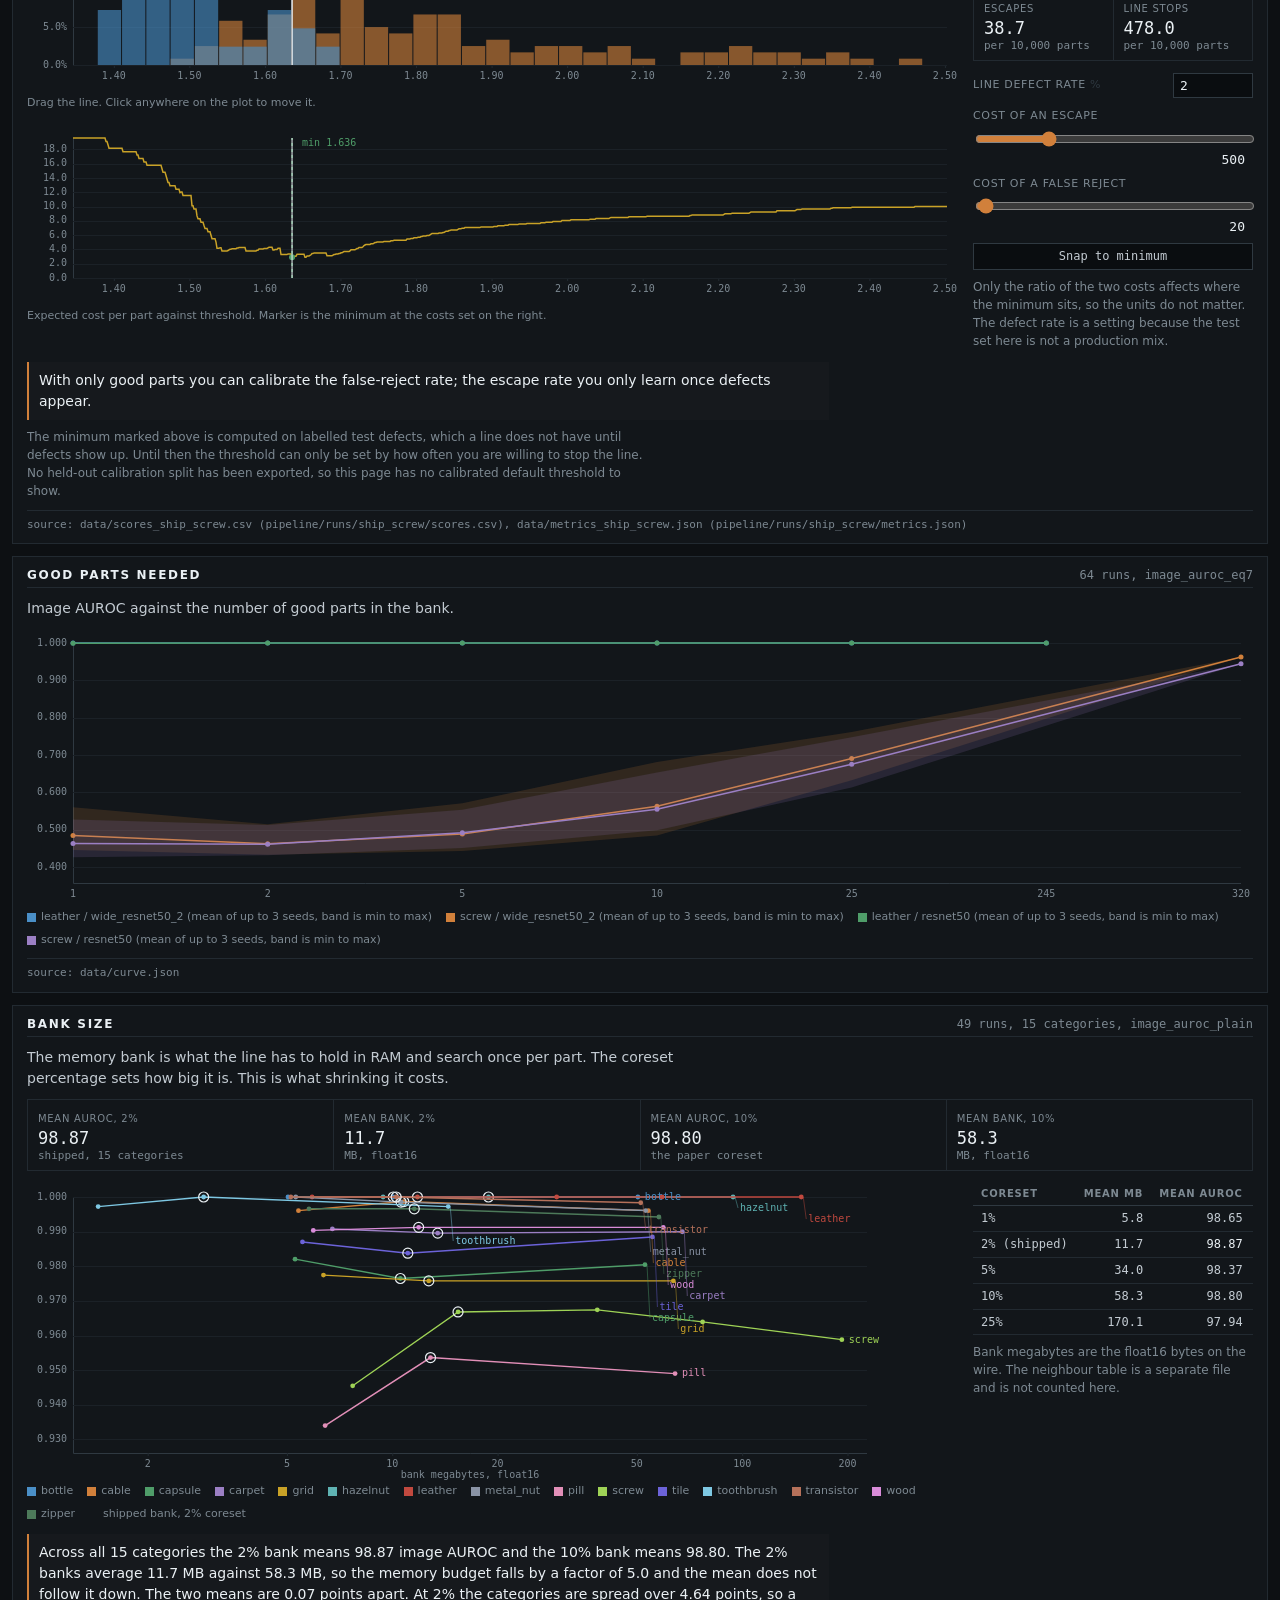
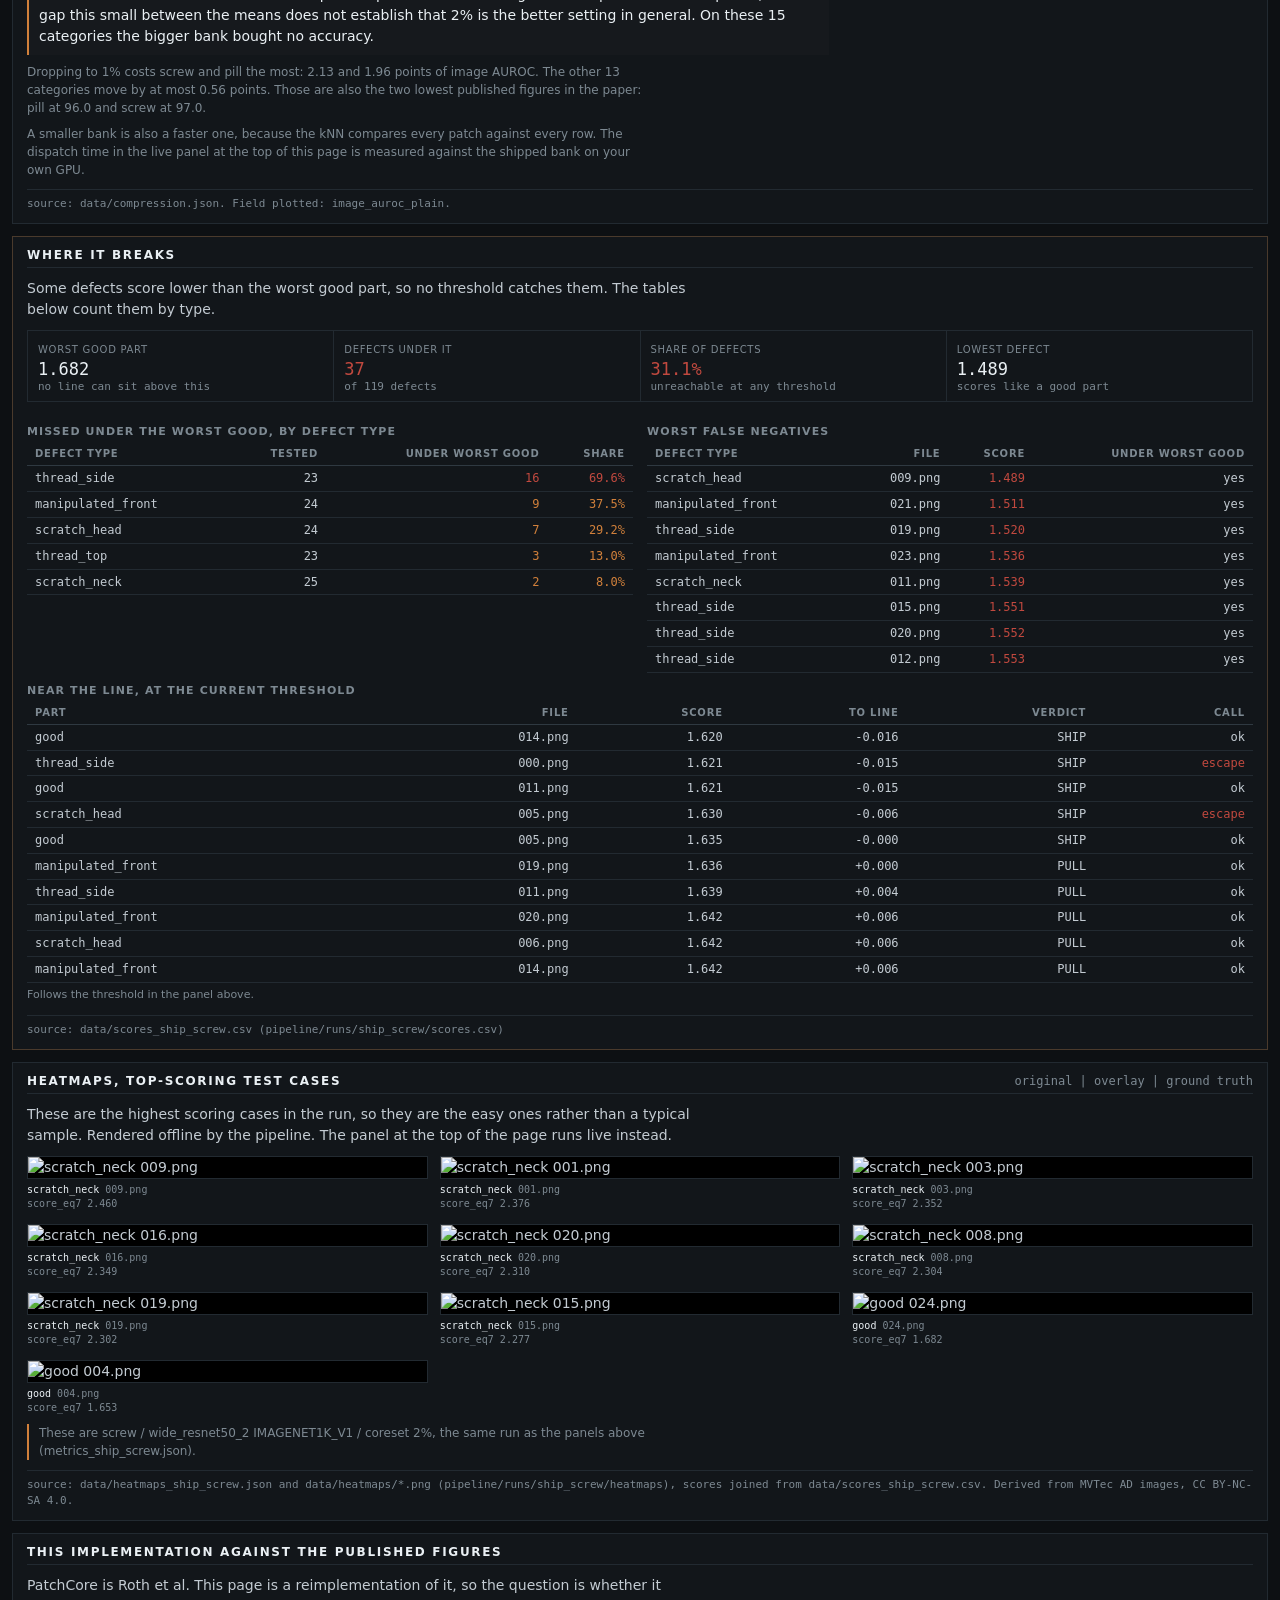
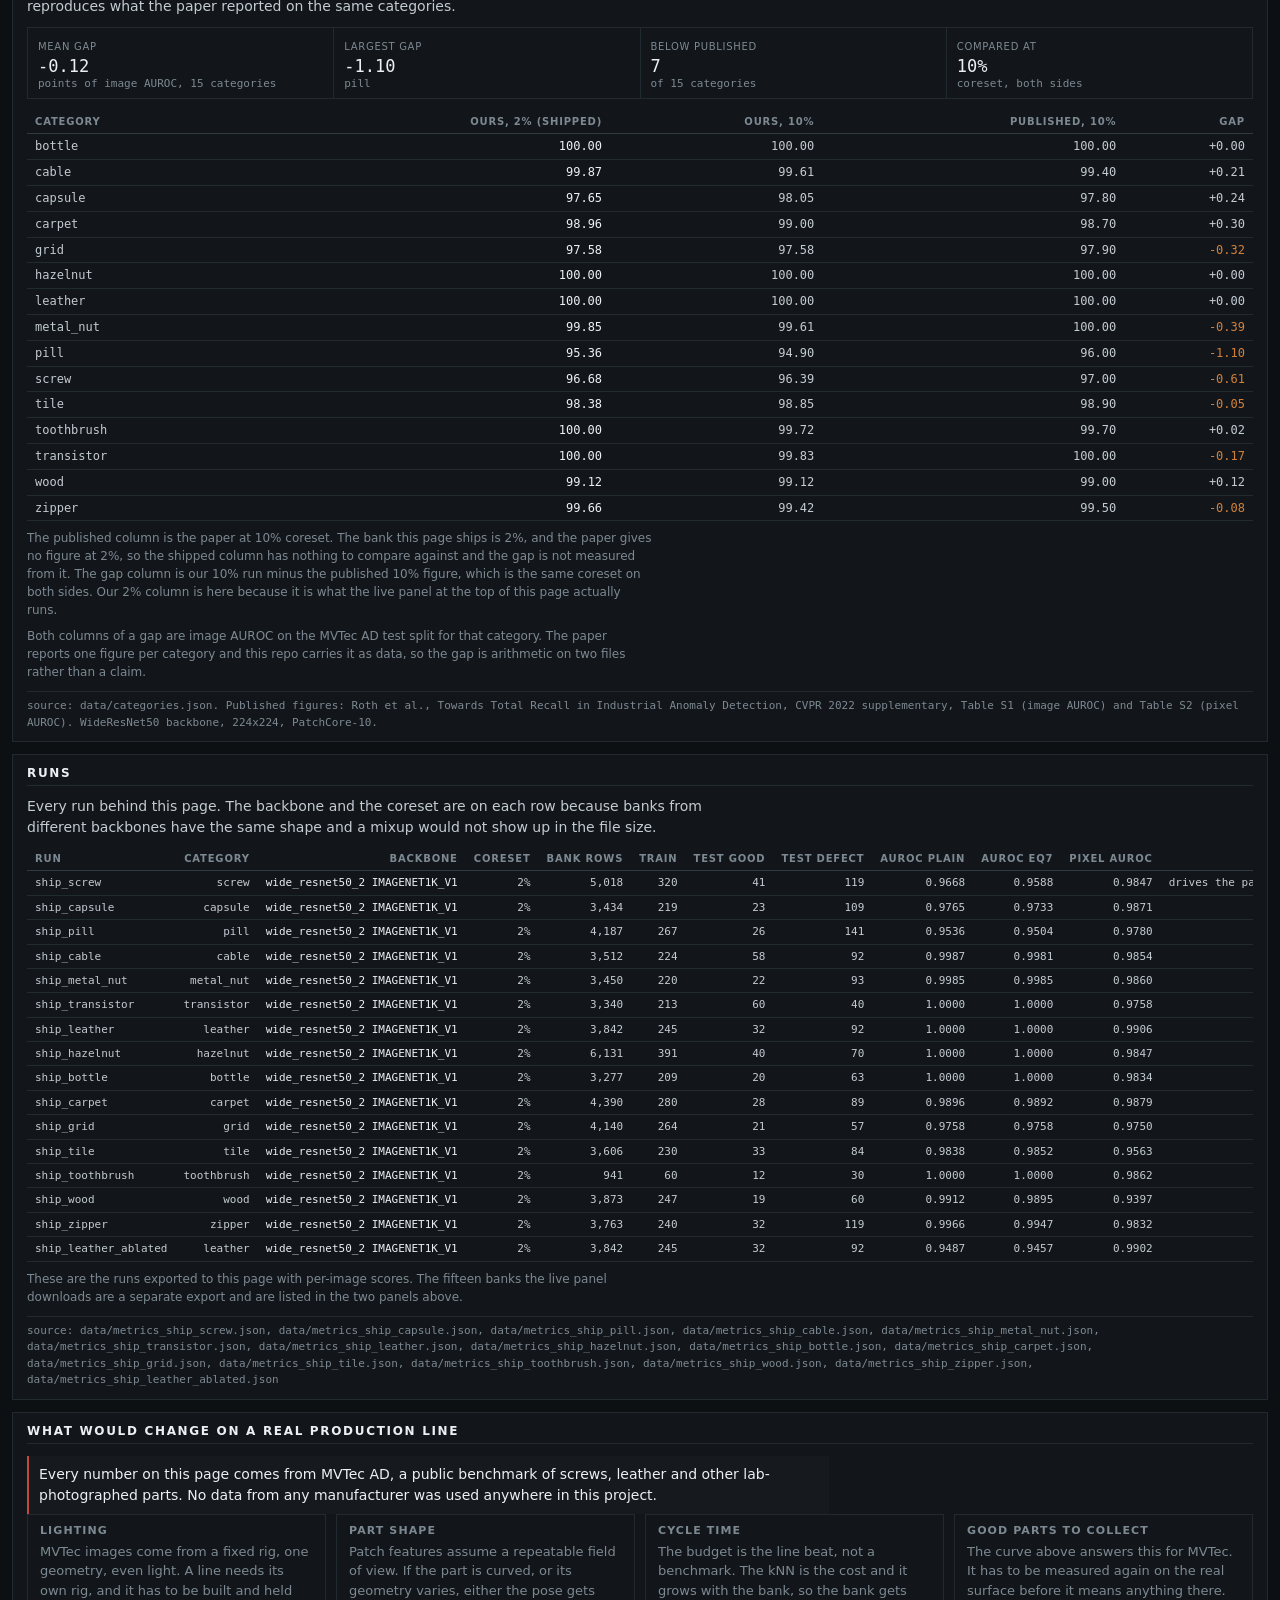
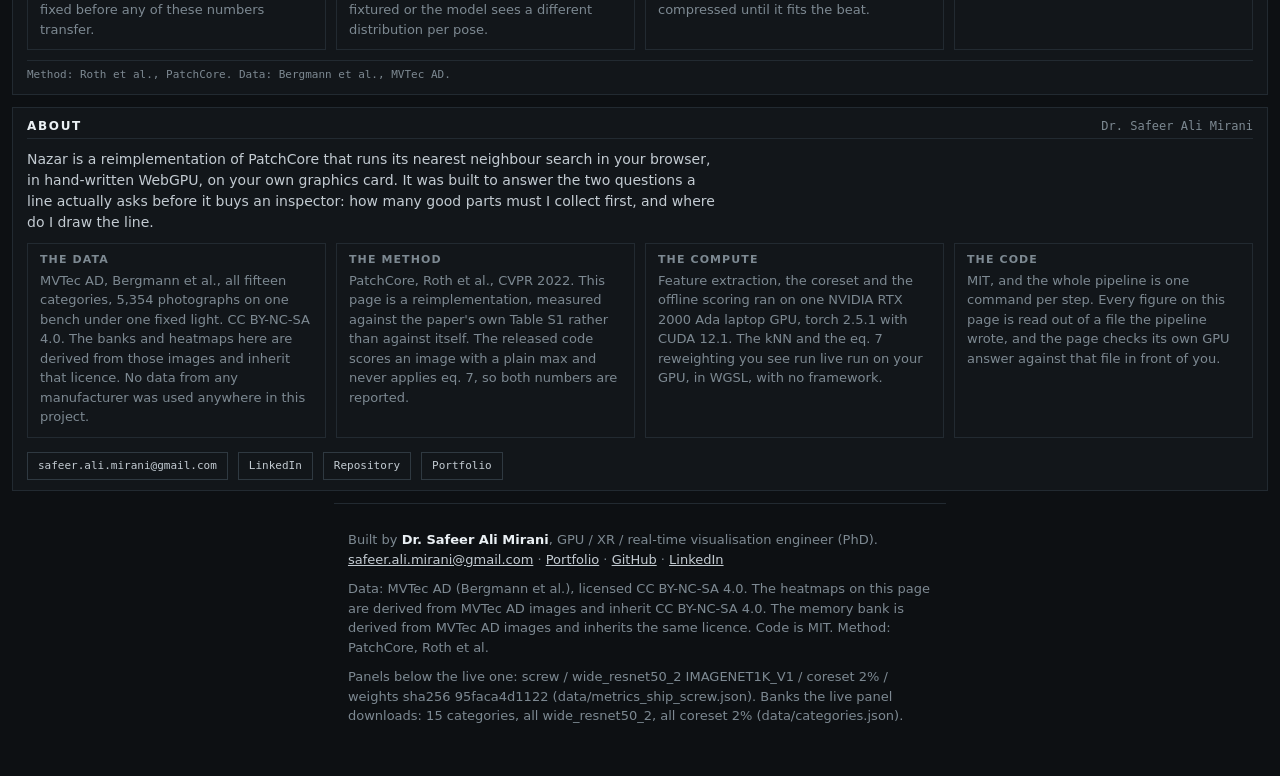
==== commit 22b8a290: "Add a first-run coach mark tour, reopenable from the ? button" ====
--- a/web/app/index.html
+++ b/web/app/index.html
@@ -431,5 +431,6 @@
 
 <script src="app.js"></script>
 <script src="live.js"></script>
+<script src="tour.js"></script>
 </body>
 </html>
--- a/web/app/style.css
+++ b/web/app/style.css
@@ -398,6 +398,45 @@
 .foot b { color: var(--ink-hi); font-weight: 600; }
 .foot p { margin: 0 0 10px; }
 
+/* the tour. the spot is the hole and its box shadow is the dim, which is why the
+   shadow is absurdly large: it has to cover any page, at any scroll. */
+.tour-spot {
+  position: absolute;
+  z-index: 40;
+  border: 1px solid var(--ink-hi);
+  box-shadow: 0 0 0 9999px rgba(4, 6, 8, 0.8);
+  pointer-events: none;
+  transition: top 0.18s ease, left 0.18s ease, width 0.18s ease, height 0.18s ease;
+}
+.tour-card {
+  position: absolute;
+  z-index: 41;
+  width: 330px;
+  max-width: calc(100vw - 20px);
+  background: var(--panel);
+  border: 1px solid var(--line2);
+  padding: 12px 14px 12px;
+}
+.tour-head { display: flex; align-items: baseline; justify-content: space-between; gap: 10px; margin-bottom: 6px; }
+.tour-title { font: 600 13px/1.4 var(--sans); color: var(--ink-hi); }
+.tour-count { font: 10px/1.4 var(--mono); color: var(--ink-dim); white-space: nowrap; }
+.tour-body { margin: 0 0 12px; font-size: 13px; line-height: 1.6; color: var(--ink); }
+.tour-btns { display: flex; justify-content: flex-end; gap: 8px; }
+.tour-next { border-color: var(--ink-dim); color: var(--ink-hi); }
+
+.tour-open {
+  position: fixed;
+  right: 14px;
+  bottom: 14px;
+  z-index: 39;
+  width: 34px;
+  height: 34px;
+  padding: 0;
+  border-radius: 50%;
+  background: var(--panel);
+  font: 400 15px/1 var(--mono);
+}
+
 .about-links { display: flex; flex-wrap: wrap; gap: 8px 10px; margin: 14px 0 0; }
 .about-links a {
   padding: 5px 10px;
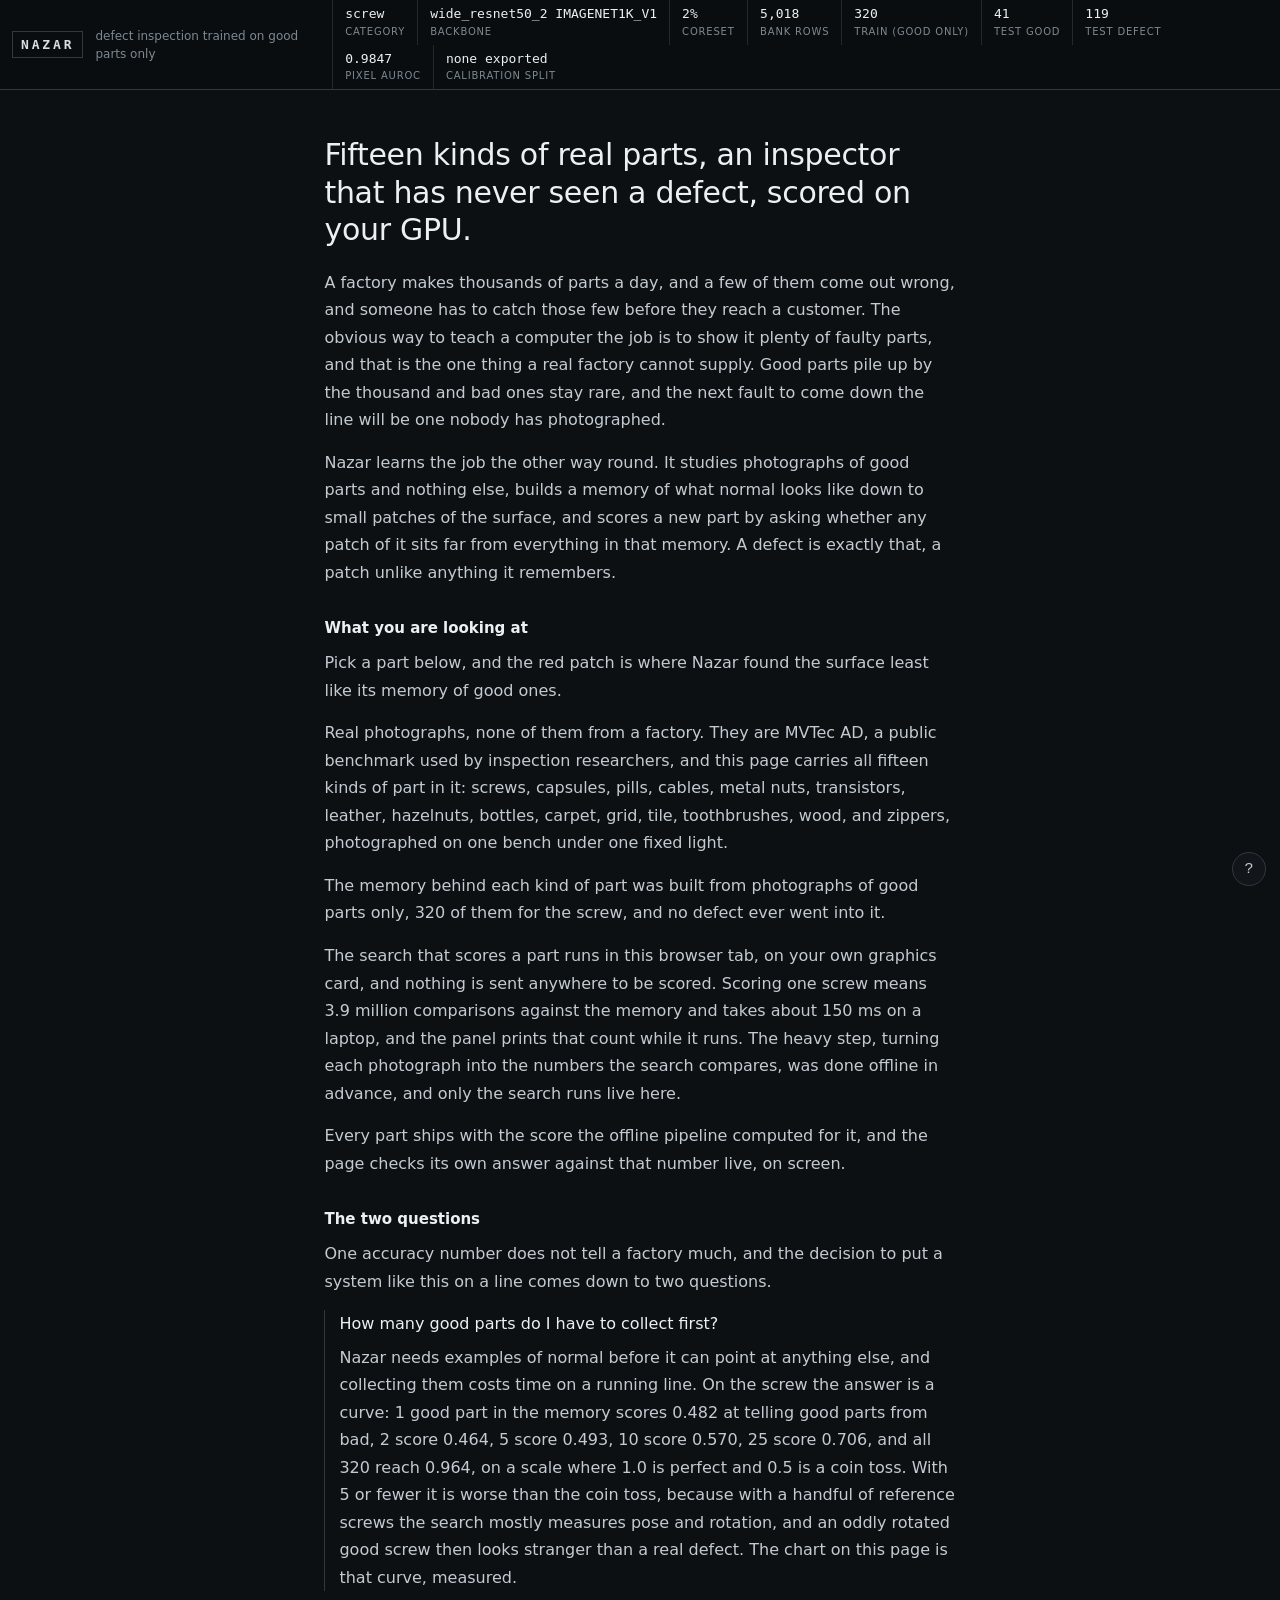
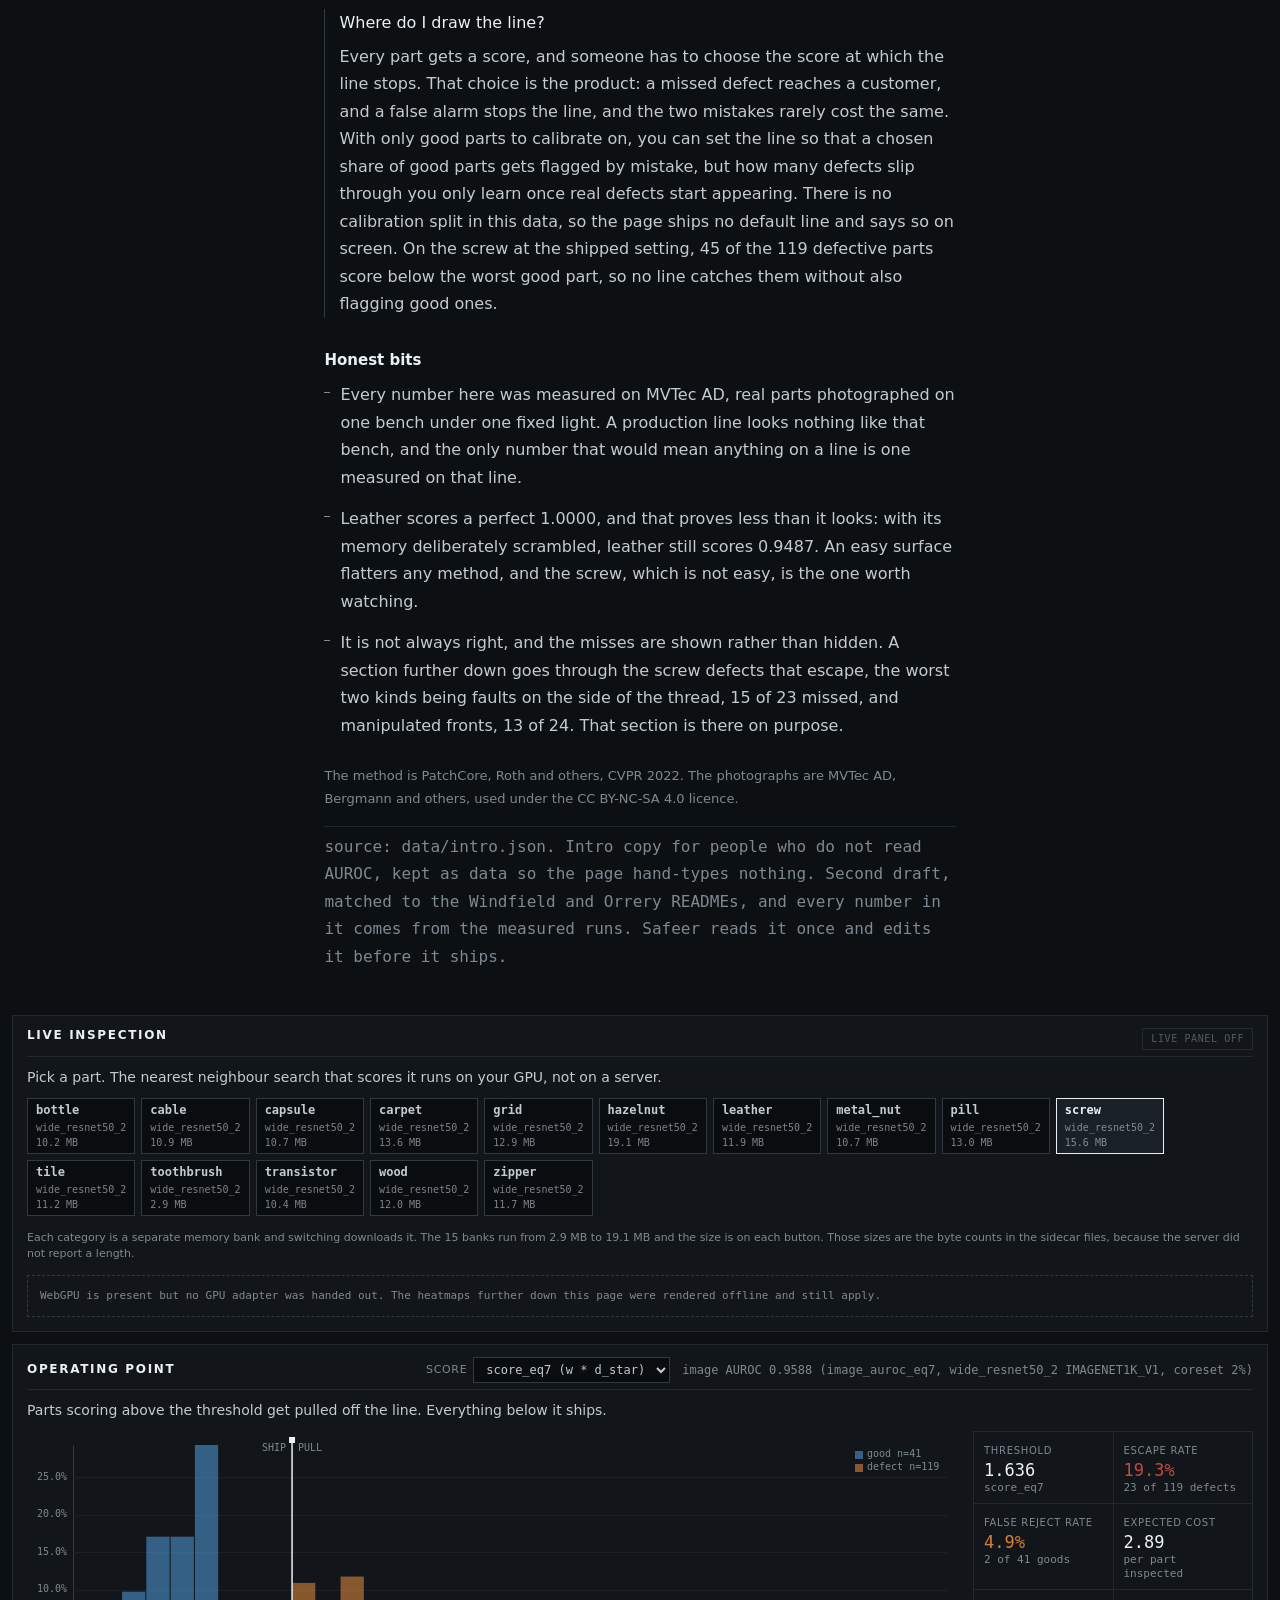
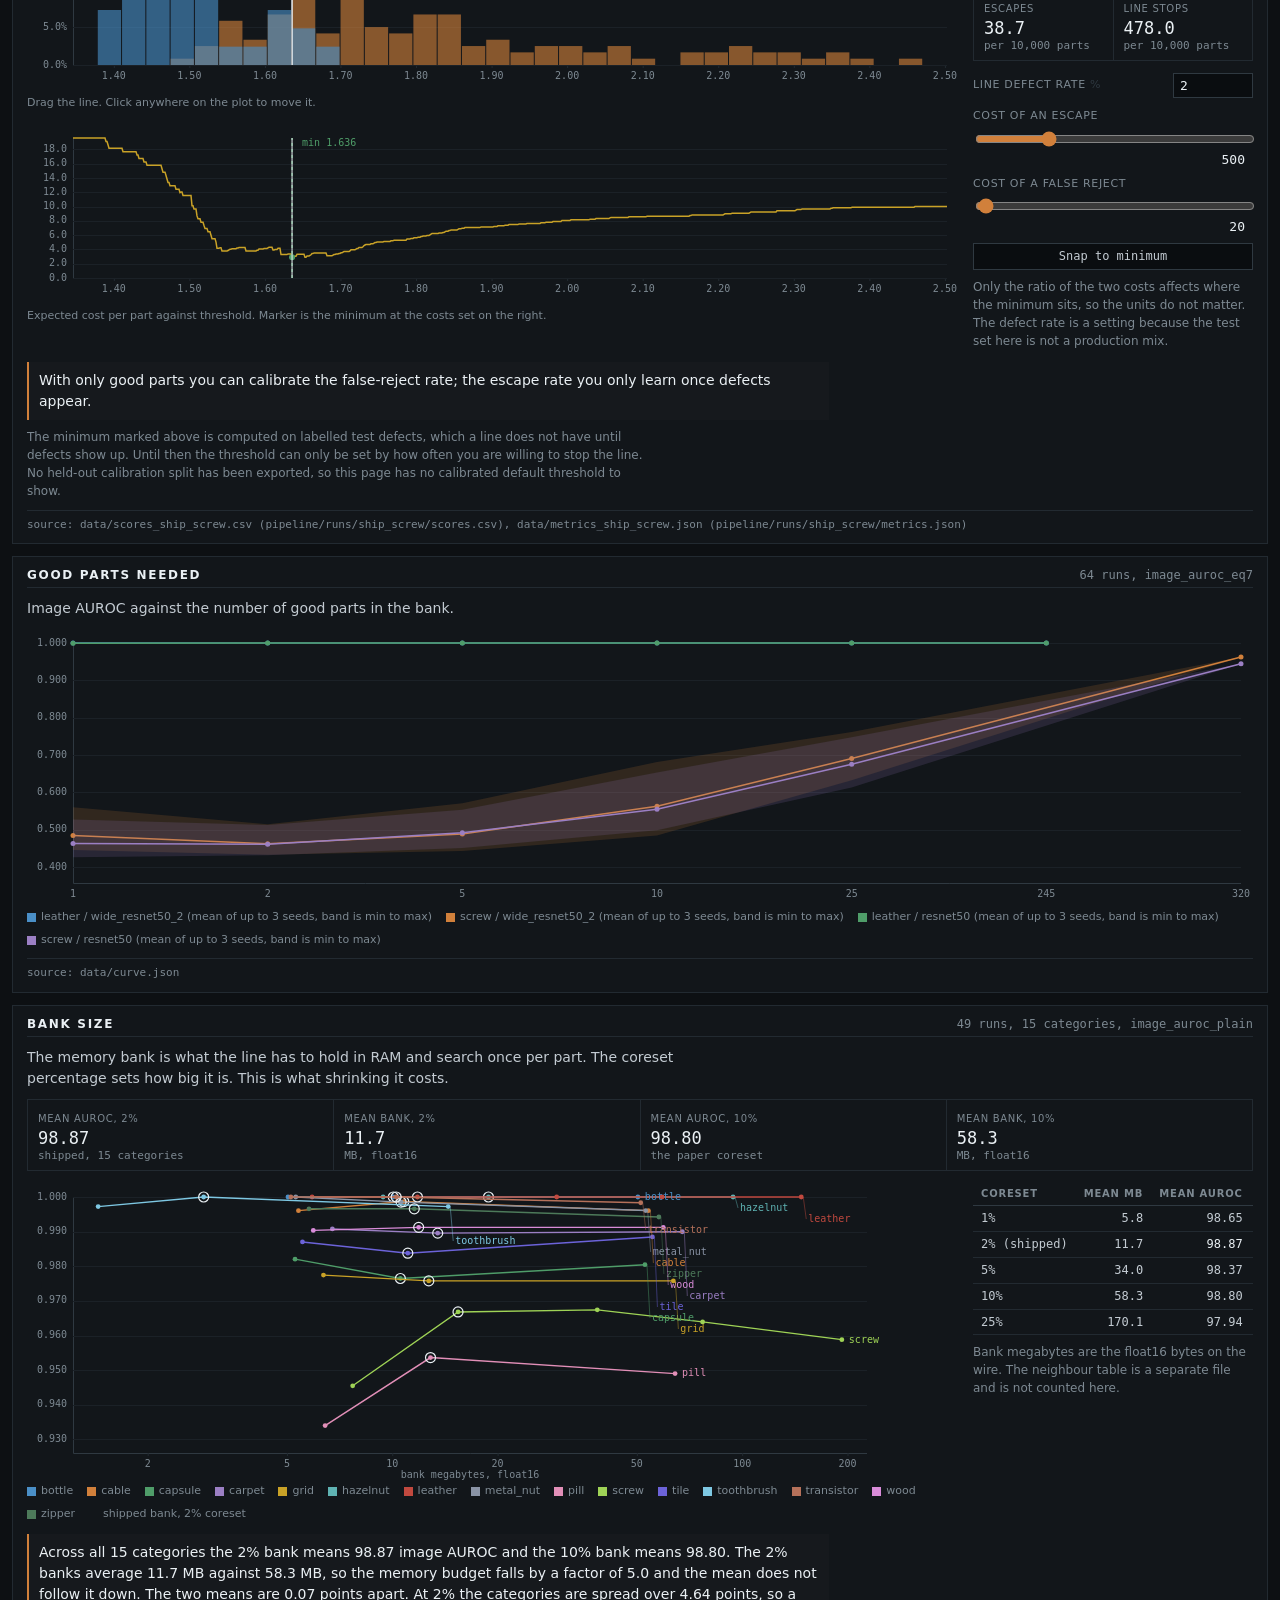
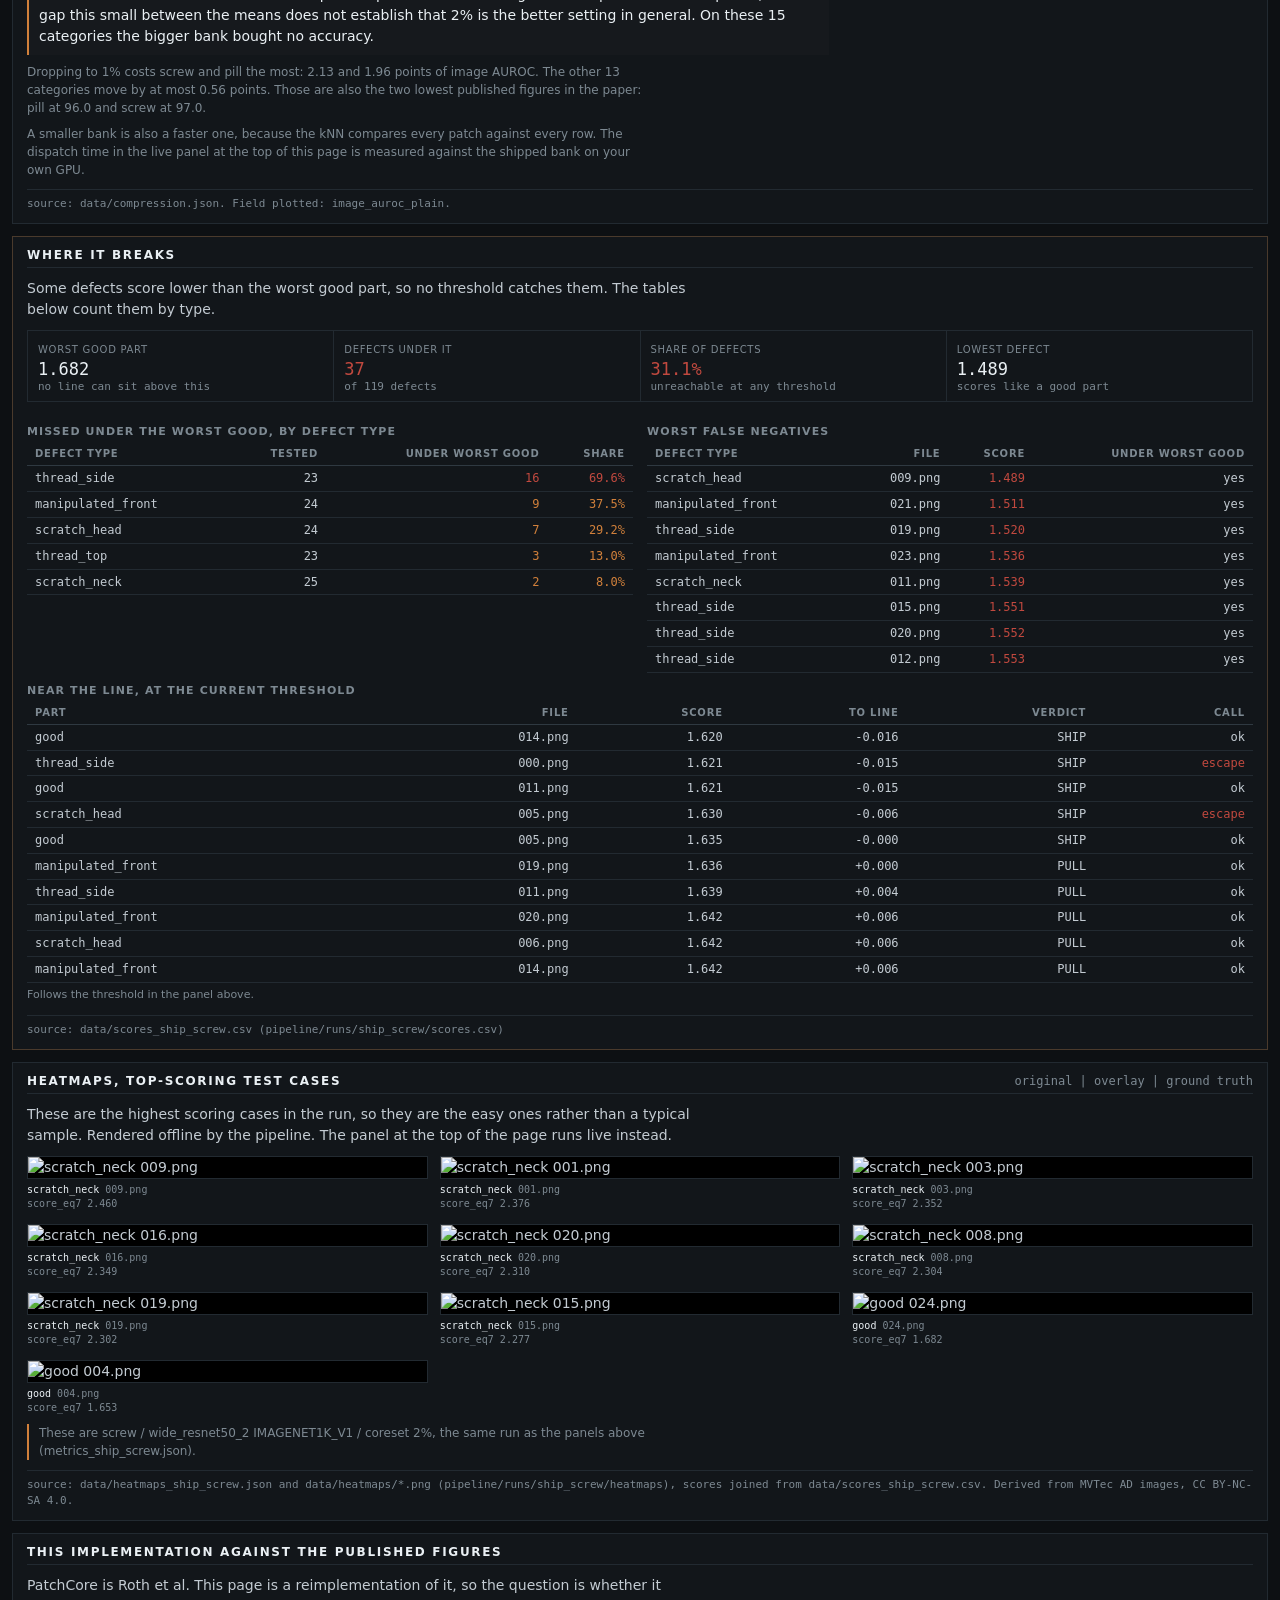
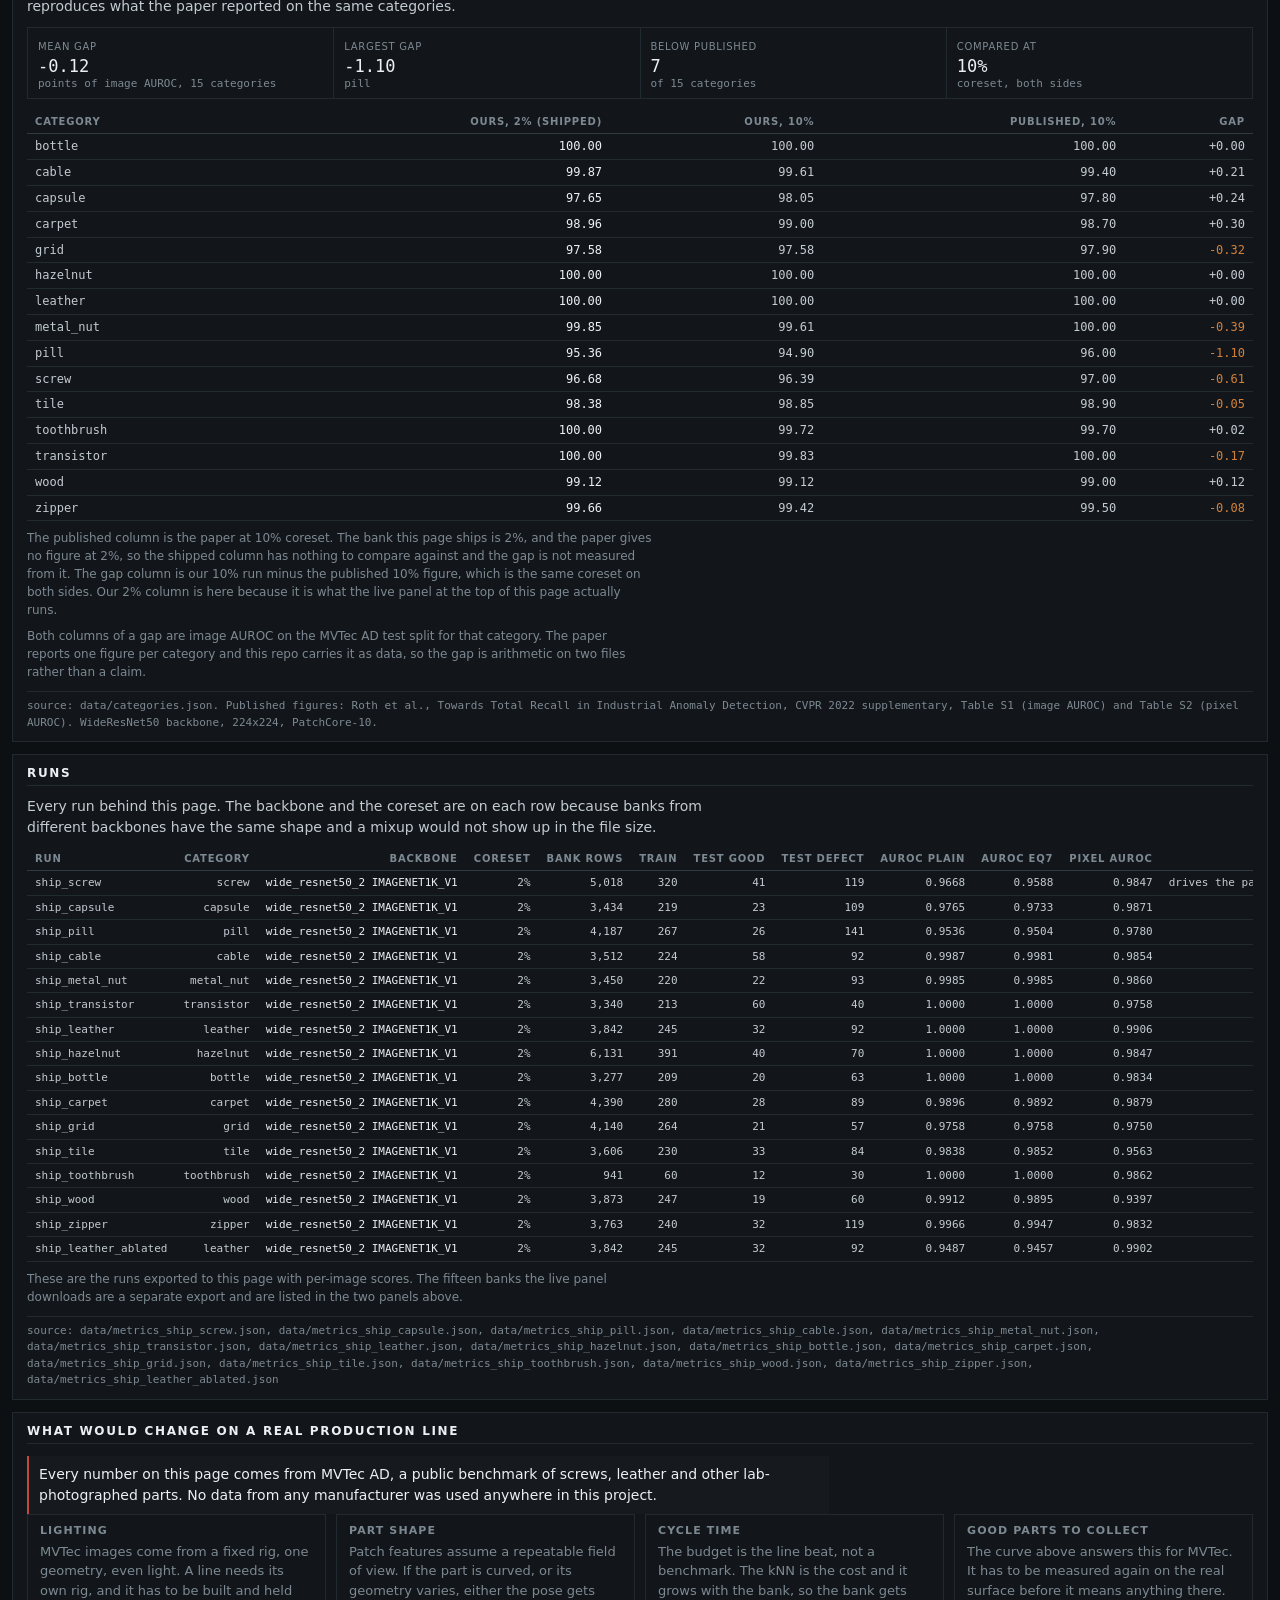
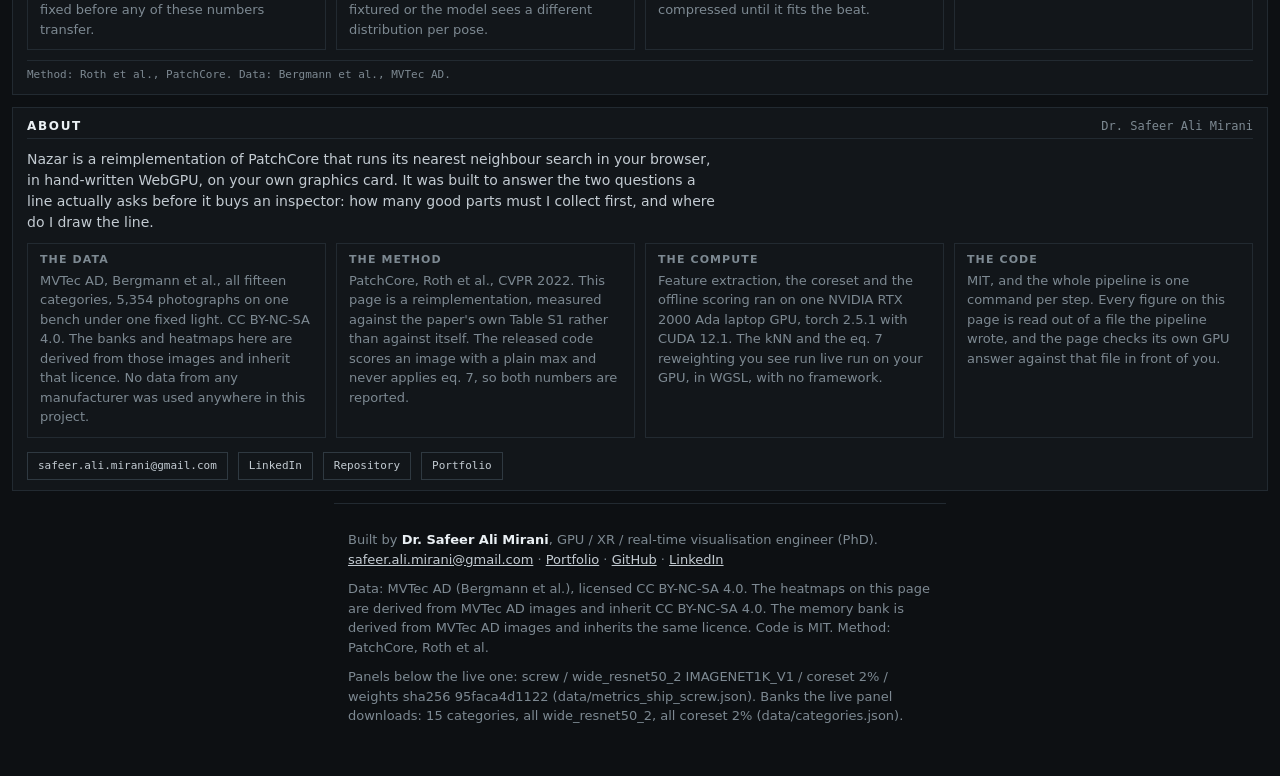
==== commit 715806f5: "Move the tour onto the shared engine" ====
--- a/web/app/index.html
+++ b/web/app/index.html
@@ -431,6 +431,58 @@
 
 <script src="app.js"></script>
 <script src="live.js"></script>
+<!-- tour: steps for this page, then the shared engine -->
+<script>
+window.TOUR_STEPS = [
+  {
+    sel: '.bar-stats',
+    title: 'What is loaded',
+    body: 'The whole configuration, in the open: which part, which backbone, how big the memory is, and how many good and defective parts are in the test set. It all changes when you switch category.',
+  },
+  {
+    sel: '#setBtns',
+    title: 'Pick a part',
+    body: 'Fifteen kinds of real part. Each is a separate memory bank and picking one downloads it, so the size is on the button. Every panel below follows what you pick here.',
+  },
+  {
+    sel: '#liveStrip',
+    title: 'The test parts',
+    body: 'Click any of them. The label under each says what it actually is: orange for a defect, grey for a good one. None of these were in the memory.',
+  },
+  {
+    sel: '.stage-wrap',
+    title: 'Where it looks wrong',
+    body: 'The red patch is where the surface sits furthest from anything in the memory of good parts. Nothing here was ever trained on a defect, so this is the method saying "I have not seen that before" rather than "that is a scratch".',
+  },
+  {
+    sel: '#liveReadouts',
+    title: 'Measured, not claimed',
+    body: 'The score, the worst patch of the 784, and how long the nearest neighbour search took on your own GPU. These are timed while you watch, on your machine.',
+  },
+  {
+    sel: '#tblParity',
+    title: 'The page checks itself',
+    body: 'Every part ships with the score the offline python pipeline computed for it. This table is the GPU answer against that number, live. If the kernel were wrong, this is where it would show.',
+  },
+  {
+    sel: '#panel-threshold',
+    title: 'The decision',
+    body: 'One accuracy number decides nothing. Drag the line and watch a missed defect trade against a stopped line. Choosing where it sits is the actual product.',
+  },
+  {
+    sel: '#panel-breaks',
+    title: 'Where it fails',
+    body: 'The defects that score below the worst good part, counted by type. No threshold catches them. This panel is here on purpose.',
+  },
+  {
+    sel: '#panel-published',
+    title: 'Against the paper',
+    body: 'The reproduction measured against PatchCore\'s own published table, all fifteen categories, gaps and all.',
+  },
+];
+window.TOUR_OPTIONS = { readySel: '#setBtns' };
+</script>
 <script src="tour.js"></script>
+<!-- /tour -->
 </body>
 </html>
--- a/web/app/style.css
+++ b/web/app/style.css
@@ -398,44 +398,6 @@
 .foot b { color: var(--ink-hi); font-weight: 600; }
 .foot p { margin: 0 0 10px; }
 
-/* the tour. the spot is the hole and its box shadow is the dim, which is why the
-   shadow is absurdly large: it has to cover any page, at any scroll. */
-.tour-spot {
-  position: absolute;
-  z-index: 40;
-  border: 1px solid var(--ink-hi);
-  box-shadow: 0 0 0 9999px rgba(4, 6, 8, 0.8);
-  pointer-events: none;
-  transition: top 0.18s ease, left 0.18s ease, width 0.18s ease, height 0.18s ease;
-}
-.tour-card {
-  position: absolute;
-  z-index: 41;
-  width: 330px;
-  max-width: calc(100vw - 20px);
-  background: var(--panel);
-  border: 1px solid var(--line2);
-  padding: 12px 14px 12px;
-}
-.tour-head { display: flex; align-items: baseline; justify-content: space-between; gap: 10px; margin-bottom: 6px; }
-.tour-title { font: 600 13px/1.4 var(--sans); color: var(--ink-hi); }
-.tour-count { font: 10px/1.4 var(--mono); color: var(--ink-dim); white-space: nowrap; }
-.tour-body { margin: 0 0 12px; font-size: 13px; line-height: 1.6; color: var(--ink); }
-.tour-btns { display: flex; justify-content: flex-end; gap: 8px; }
-.tour-next { border-color: var(--ink-dim); color: var(--ink-hi); }
-
-.tour-open {
-  position: fixed;
-  right: 14px;
-  bottom: 14px;
-  z-index: 39;
-  width: 34px;
-  height: 34px;
-  padding: 0;
-  border-radius: 50%;
-  background: var(--panel);
-  font: 400 15px/1 var(--mono);
-}
 
 .about-links { display: flex; flex-wrap: wrap; gap: 8px 10px; margin: 14px 0 0; }
 .about-links a {
